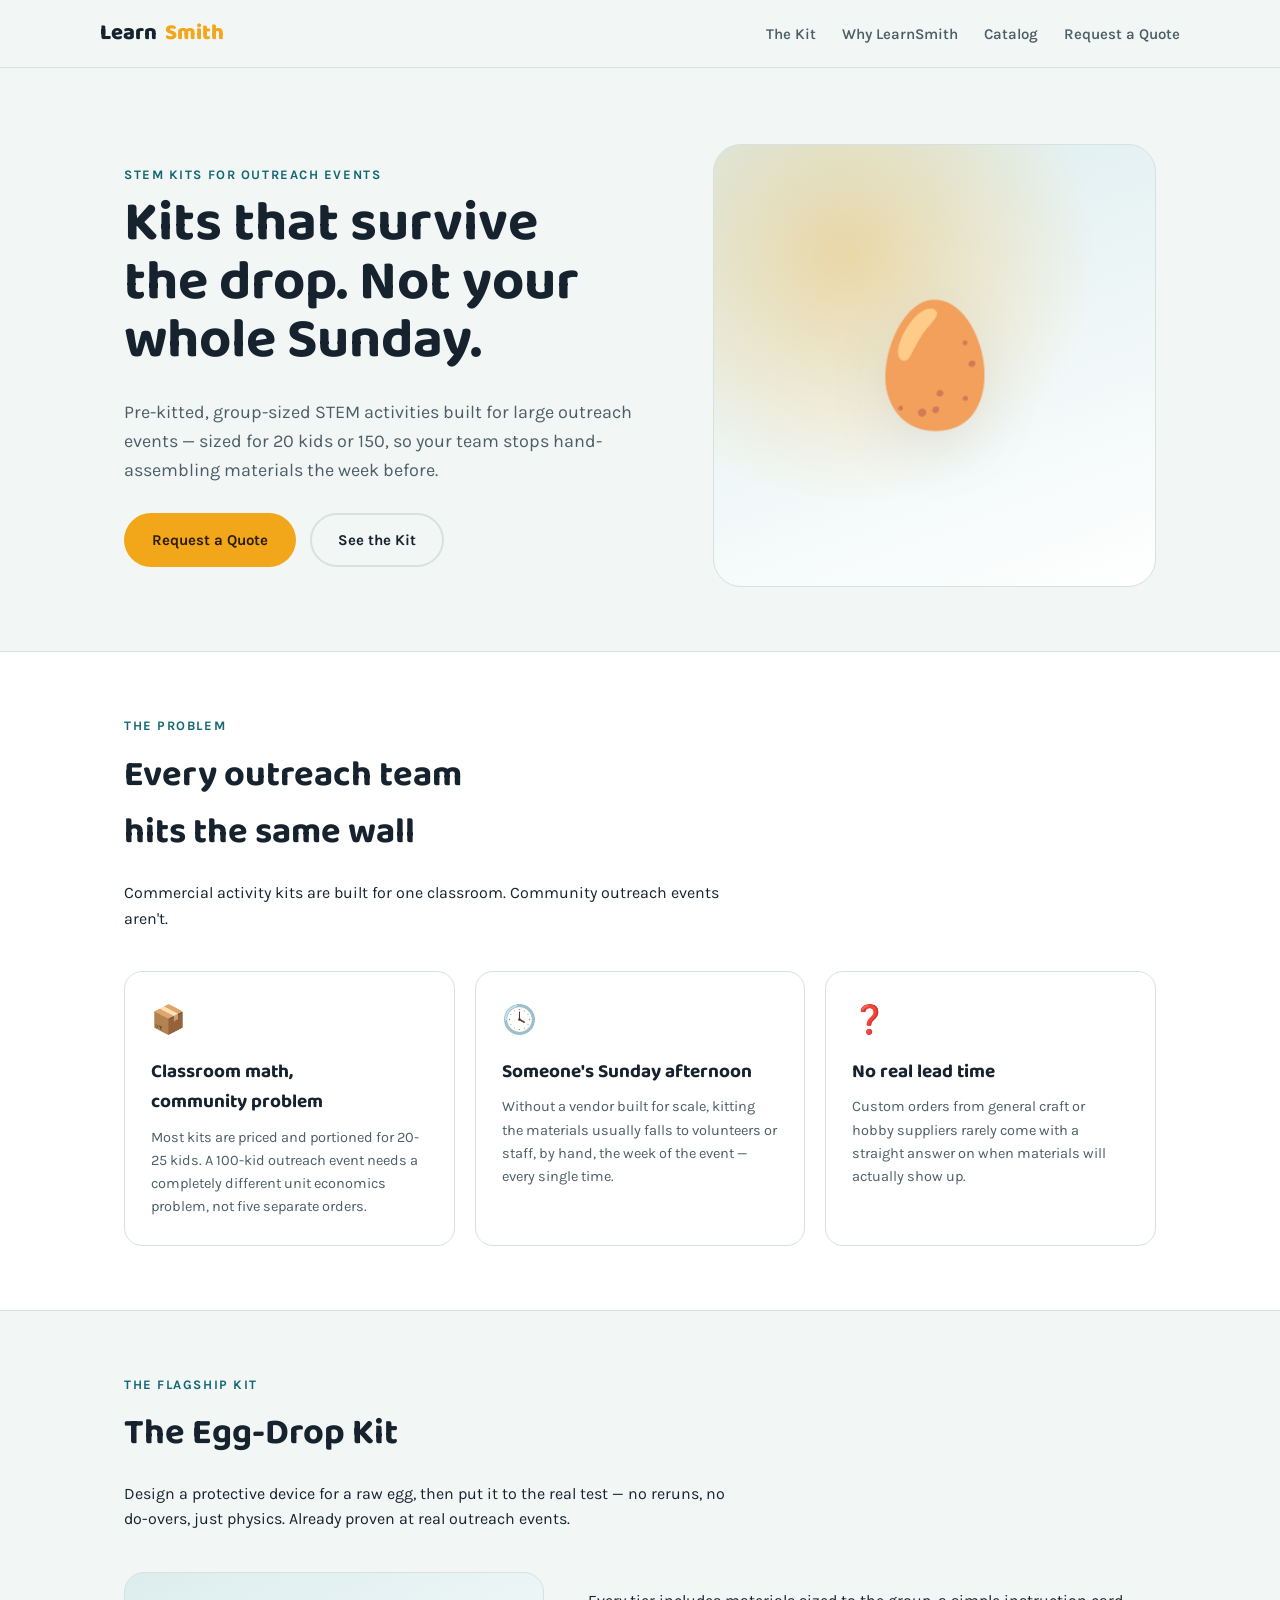
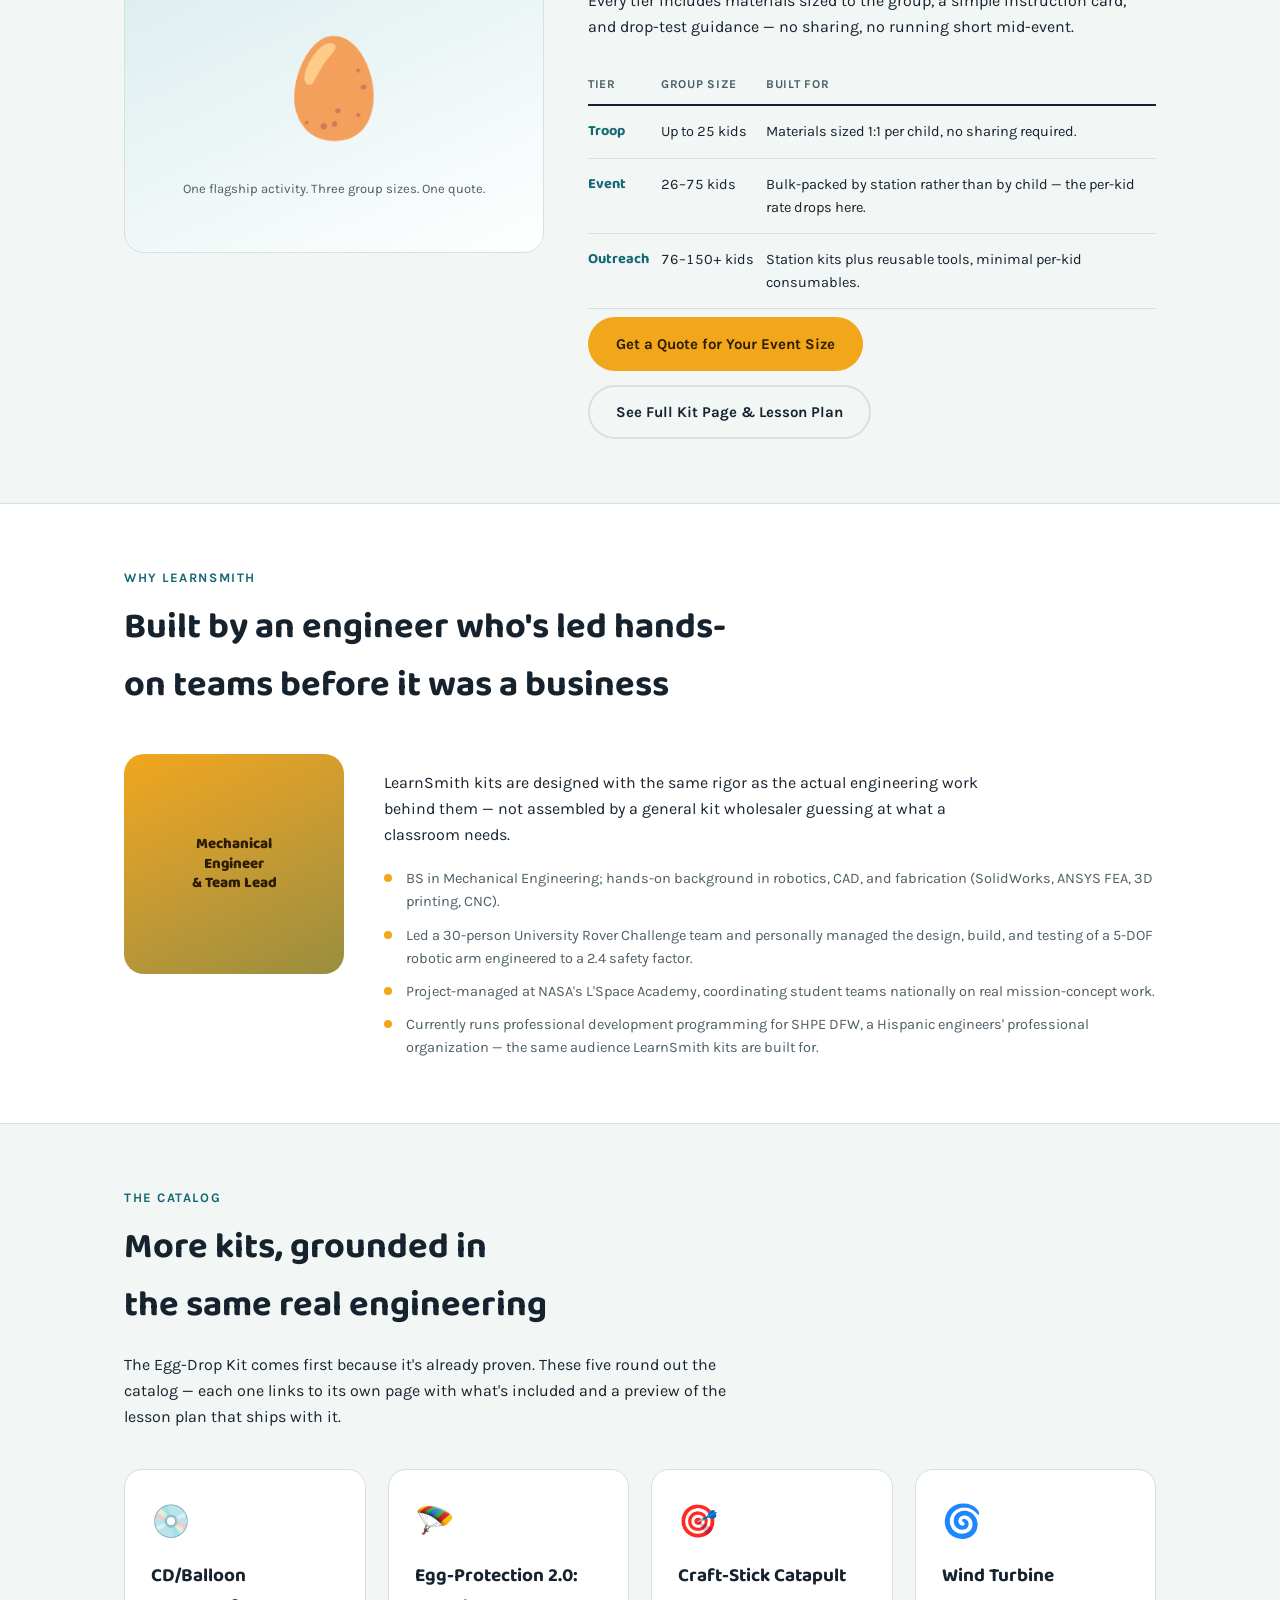
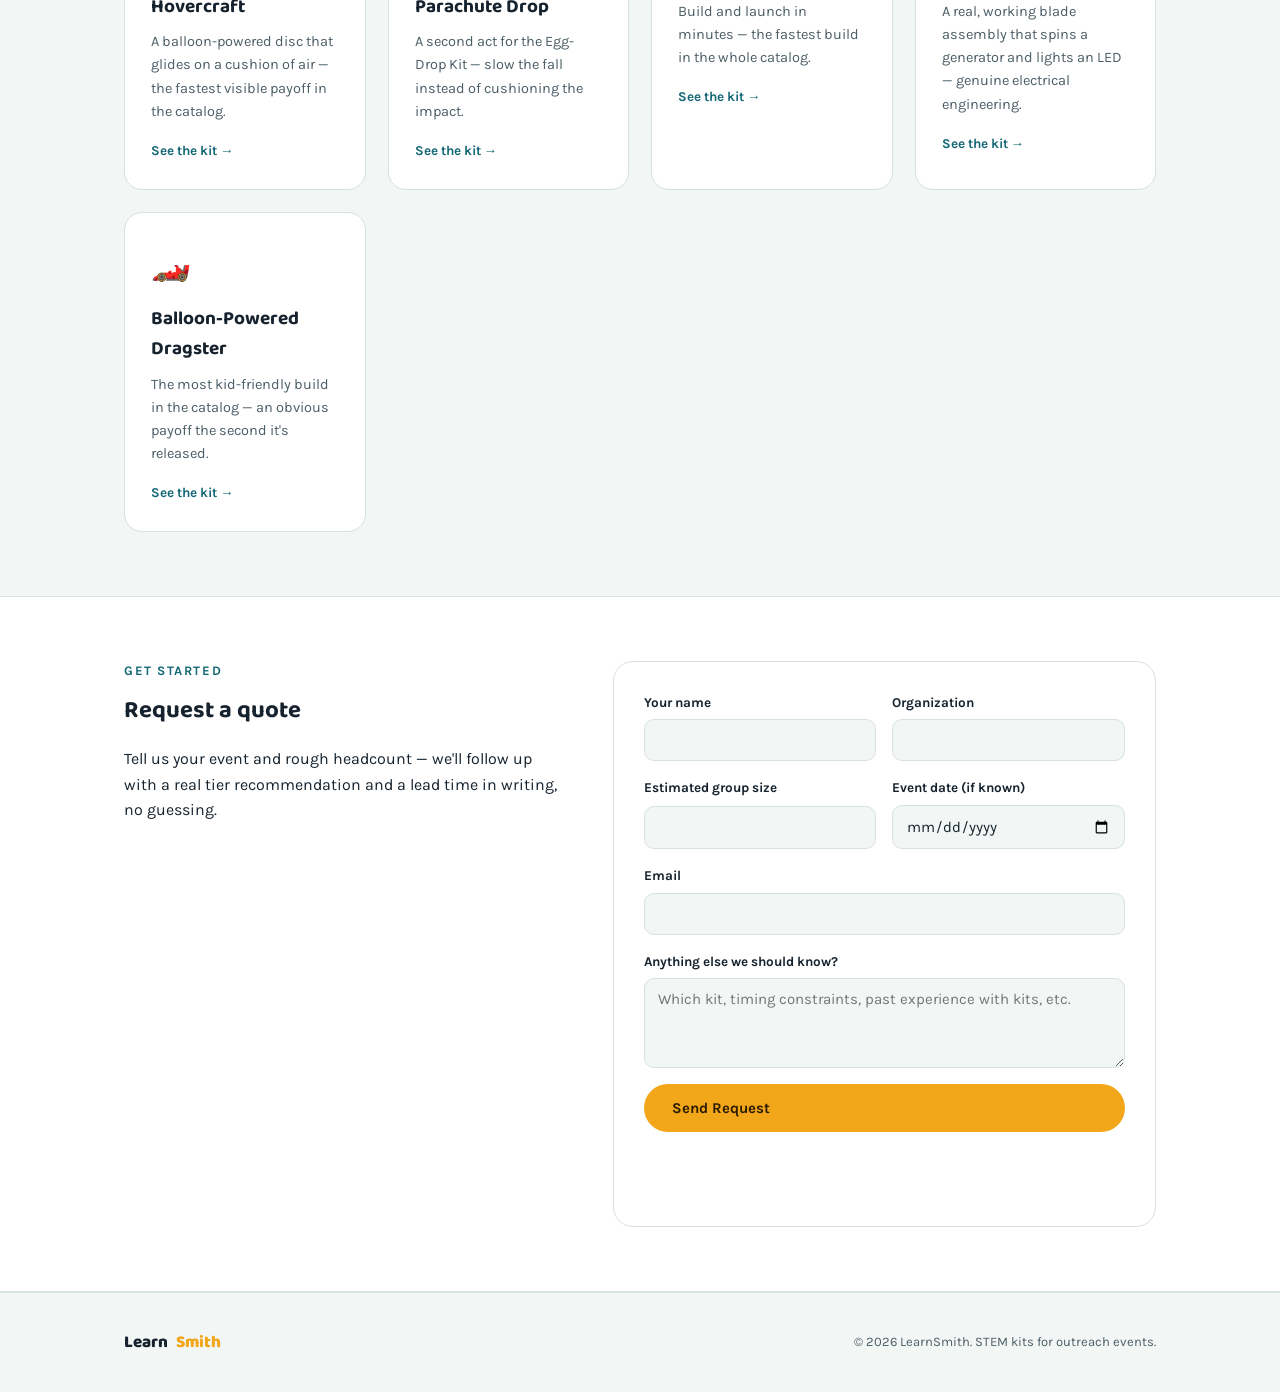
==== index.html @ fd0965df "Wire real Formspree endpoint; add kit pages with lesson-plan previews Quote-request form now posts t" ====
<!doctype html>
<html lang="en">
<head>
<meta charset="utf-8">
<meta name="viewport" content="width=device-width, initial-scale=1">
<title>LearnSmith — STEM Kits for Outreach Events, Sized for the Whole Room</title>
<meta name="description" content="Pre-kitted STEM activities for large-group outreach events. Group-size tiers, no dollar-per-classroom pricing, no assembling materials yourself the night before.">
<link rel="stylesheet" href="style.css">
</head>
<body>

<header class="site">
  <div class="wrap nav-row">
    <a class="brand" href="#top">Learn<span class="dot">Smith</span></a>
    <button class="nav-toggle" id="nav-toggle" aria-label="Toggle menu" aria-expanded="false" aria-controls="nav-links">
      <span></span>
    </button>
    <nav class="links" id="nav-links">
      <a href="#kit">The Kit</a>
      <a href="#founder">Why LearnSmith</a>
      <a href="#soon">Catalog</a>
      <a href="#quote">Request a Quote</a>
    </nav>
  </div>
</header>

<main id="top">

  <section class="hero">
    <div class="wrap hero-grid">
      <div>
        <p class="eyebrow">STEM Kits for Outreach Events</p>
        <h1>Kits that survive the drop. Not your whole Sunday.</h1>
        <p class="lede">Pre-kitted, group-sized STEM activities built for large outreach events — sized for 20 kids or 150, so your team stops hand-assembling materials the week before.</p>
        <div class="hero-actions">
          <a class="btn btn-primary" href="#quote">Request a Quote</a>
          <a class="btn btn-ghost" href="#kit">See the Kit</a>
        </div>
      </div>
      <div class="hero-art" aria-hidden="true">
        <span class="egg">🥚</span>
      </div>
    </div>
  </section>

  <section class="alt">
    <div class="wrap">
      <div class="section-head">
        <p class="eyebrow">The Problem</p>
        <h2>Every outreach team hits the same wall</h2>
        <p>Commercial activity kits are built for one classroom. Community outreach events aren't.</p>
      </div>
      <div class="problem-grid">
        <div class="problem-card">
          <span class="glyph">📦</span>
          <h3>Classroom math, community problem</h3>
          <p>Most kits are priced and portioned for 20-25 kids. A 100-kid outreach event needs a completely different unit economics problem, not five separate orders.</p>
        </div>
        <div class="problem-card">
          <span class="glyph">🕓</span>
          <h3>Someone's Sunday afternoon</h3>
          <p>Without a vendor built for scale, kitting the materials usually falls to volunteers or staff, by hand, the week of the event — every single time.</p>
        </div>
        <div class="problem-card">
          <span class="glyph">❓</span>
          <h3>No real lead time</h3>
          <p>Custom orders from general craft or hobby suppliers rarely come with a straight answer on when materials will actually show up.</p>
        </div>
      </div>
    </div>
  </section>

  <section id="kit">
    <div class="wrap">
      <div class="section-head">
        <p class="eyebrow">The Flagship Kit</p>
        <h2>The Egg-Drop Kit</h2>
        <p>Design a protective device for a raw egg, then put it to the real test — no reruns, no do-overs, just physics. Already proven at real outreach events.</p>
      </div>
      <div class="kit-layout">
        <div class="kit-media">
          <span class="egg-big">🥚</span>
          <p class="caption">One flagship activity. Three group sizes. One quote.</p>
        </div>
        <div>
          <p>Every tier includes materials sized to the group, a simple instruction card, and drop-test guidance — no sharing, no running short mid-event.</p>
          <div class="scroll-x">
            <table class="tier-table">
              <tr><th>Tier</th><th>Group size</th><th>Built for</th></tr>
              <tr>
                <td>Troop</td>
                <td class="size">Up to 25 kids</td>
                <td>Materials sized 1:1 per child, no sharing required.</td>
              </tr>
              <tr>
                <td>Event</td>
                <td class="size">26–75 kids</td>
                <td>Bulk-packed by station rather than by child — the per-kid rate drops here.</td>
              </tr>
              <tr>
                <td>Outreach</td>
                <td class="size">76–150+ kids</td>
                <td>Station kits plus reusable tools, minimal per-kid consumables.</td>
              </tr>
            </table>
          </div>
          <div class="hero-actions">
            <a class="btn btn-primary" href="#quote">Get a Quote for Your Event Size</a>
            <a class="btn btn-ghost" href="kits/egg-drop.html">See Full Kit Page &amp; Lesson Plan</a>
          </div>
        </div>
      </div>
    </div>
  </section>

  <section class="alt" id="founder">
    <div class="wrap">
      <div class="section-head">
        <p class="eyebrow">Why LearnSmith</p>
        <h2>Built by an engineer who's led hands-on teams before it was a business</h2>
      </div>
      <div class="founder-layout">
        <div class="founder-badge">Mechanical<br>Engineer<br>&amp; Team Lead</div>
        <div>
          <p>LearnSmith kits are designed with the same rigor as the actual engineering work behind them — not assembled by a general kit wholesaler guessing at what a classroom needs.</p>
          <ul class="founder-facts">
            <li>BS in Mechanical Engineering; hands-on background in robotics, CAD, and fabrication (SolidWorks, ANSYS FEA, 3D printing, CNC).</li>
            <li>Led a 30-person University Rover Challenge team and personally managed the design, build, and testing of a 5-DOF robotic arm engineered to a 2.4 safety factor.</li>
            <li>Project-managed at NASA's L'Space Academy, coordinating student teams nationally on real mission-concept work.</li>
            <li>Currently runs professional development programming for SHPE DFW, a Hispanic engineers' professional organization — the same audience LearnSmith kits are built for.</li>
          </ul>
        </div>
      </div>
    </div>
  </section>

  <section id="soon">
    <div class="wrap">
      <div class="section-head">
        <p class="eyebrow">The Catalog</p>
        <h2>More kits, grounded in the same real engineering</h2>
        <p>The Egg-Drop Kit comes first because it's already proven. These five round out the catalog — each one links to its own page with what's included and a preview of the lesson plan that ships with it.</p>
      </div>
      <div class="catalog-grid" id="soon-grid">
        <a class="catalog-card" href="kits/hovercraft.html">
          <span class="glyph">💿</span>
          <h3>CD/Balloon Hovercraft</h3>
          <p>A balloon-powered disc that glides on a cushion of air — the fastest visible payoff in the catalog.</p>
          <span class="card-cta">See the kit &rarr;</span>
        </a>
        <a class="catalog-card" href="kits/parachute-drop.html">
          <span class="glyph">🪂</span>
          <h3>Egg-Protection 2.0: Parachute Drop</h3>
          <p>A second act for the Egg-Drop Kit — slow the fall instead of cushioning the impact.</p>
          <span class="card-cta">See the kit &rarr;</span>
        </a>
        <a class="catalog-card" href="kits/catapult.html">
          <span class="glyph">🎯</span>
          <h3>Craft-Stick Catapult</h3>
          <p>Build and launch in minutes — the fastest build in the whole catalog.</p>
          <span class="card-cta">See the kit &rarr;</span>
        </a>
        <a class="catalog-card" href="kits/wind-turbine.html">
          <span class="glyph">🌀</span>
          <h3>Wind Turbine</h3>
          <p>A real, working blade assembly that spins a generator and lights an LED — genuine electrical engineering.</p>
          <span class="card-cta">See the kit &rarr;</span>
        </a>
        <a class="catalog-card" href="kits/dragster.html">
          <span class="glyph">🏎️</span>
          <h3>Balloon-Powered Dragster</h3>
          <p>The most kid-friendly build in the catalog — an obvious payoff the second it's released.</p>
          <span class="card-cta">See the kit &rarr;</span>
        </a>
      </div>
    </div>
  </section>

  <section class="alt" id="quote">
    <div class="wrap">
      <div class="quote-layout">
        <div>
          <p class="eyebrow">Get Started</p>
          <h2>Request a quote</h2>
          <p>Tell us your event and rough headcount — we'll follow up with a real tier recommendation and a lead time in writing, no guessing.</p>
        </div>
        <form id="quote-form" action="https://formspree.io/f/maewrdaj" method="POST">
          <div class="form-row">
            <div class="field">
              <label for="q-name">Your name</label>
              <input id="q-name" name="name" type="text" required>
            </div>
            <div class="field">
              <label for="q-org">Organization</label>
              <input id="q-org" name="organization" type="text" required>
            </div>
          </div>
          <div class="form-row">
            <div class="field">
              <label for="q-size">Estimated group size</label>
              <input id="q-size" name="group_size" type="number" min="1" required>
            </div>
            <div class="field">
              <label for="q-date">Event date (if known)</label>
              <input id="q-date" name="event_date" type="date">
            </div>
          </div>
          <div class="field">
            <label for="q-email">Email</label>
            <input id="q-email" name="email" type="email" required>
          </div>
          <div class="field">
            <label for="q-message">Anything else we should know?</label>
            <textarea id="q-message" name="message" placeholder="Which kit, timing constraints, past experience with kits, etc."></textarea>
          </div>
          <button class="btn btn-primary" type="submit">Send Request</button>
          <p id="quote-status" role="status" aria-live="polite"></p>
        </form>
      </div>
    </div>
  </section>

</main>

<footer class="site">
  <div class="wrap footer-row">
    <a class="brand small" href="#top">Learn<span class="dot">Smith</span></a>
    <small>&copy; 2026 LearnSmith. STEM kits for outreach events.</small>
  </div>
</footer>

<script src="script.js"></script>
</body>
</html>
---- style.css ----
@import url('https://fonts.googleapis.com/css2?family=Baloo+2:wght@600;700;800&family=Karla:wght@400;500;600;700&display=swap');

:root {
  --paper: #f2f6f5;
  --paper-raised: #ffffff;
  --ink: #16232e;
  --ink-soft: #4c5e66;
  --accent: #f2a61a;
  --accent-ink: #2c1c00;
  --teal: #146875;
  --teal-soft: #dcedee;
  --rule: #d7e1e0;
  --shadow: rgba(22, 35, 46, 0.08);

  --font-display: 'Baloo 2', 'Segoe UI', system-ui, sans-serif;
  --font-body: 'Karla', -apple-system, BlinkMacSystemFont, sans-serif;
}

@media (prefers-color-scheme: dark) {
  :root:not([data-theme="light"]) {
    --paper: #101a1c;
    --paper-raised: #17262a;
    --ink: #eaf1ee;
    --ink-soft: #9db0ac;
    --accent: #ffc24d;
    --accent-ink: #2c1c00;
    --teal: #67c0cb;
    --teal-soft: #17323a;
    --rule: #2a3a3e;
    --shadow: rgba(0, 0, 0, 0.35);
  }
}
:root[data-theme="dark"] {
  --paper: #101a1c;
  --paper-raised: #17262a;
  --ink: #eaf1ee;
  --ink-soft: #9db0ac;
  --accent: #ffc24d;
  --accent-ink: #2c1c00;
  --teal: #67c0cb;
  --teal-soft: #17323a;
  --rule: #2a3a3e;
  --shadow: rgba(0, 0, 0, 0.35);
}

* { box-sizing: border-box; }

html { scroll-behavior: smooth; }
@media (prefers-reduced-motion: reduce) {
  html { scroll-behavior: auto; }
  * { animation: none !important; transition: none !important; }
}

body {
  margin: 0;
  background: var(--paper);
  color: var(--ink);
  font-family: var(--font-body);
  font-size: 16px;
  line-height: 1.6;
}

.wrap { max-width: 1080px; margin: 0 auto; padding: 0 24px; }

a { color: var(--teal); }
a:focus-visible, button:focus-visible, input:focus-visible, textarea:focus-visible {
  outline: 3px solid var(--accent);
  outline-offset: 2px;
}

h1, h2, h3 {
  font-family: var(--font-display);
  font-weight: 700;
  text-wrap: balance;
  margin: 0 0 0.5em;
}

p { max-width: 62ch; }

.eyebrow {
  font-family: var(--font-body);
  font-weight: 700;
  font-size: 13px;
  letter-spacing: 0.12em;
  text-transform: uppercase;
  color: var(--teal);
  margin: 0 0 10px;
}

.btn {
  display: inline-flex;
  align-items: center;
  gap: 8px;
  font-family: var(--font-body);
  font-weight: 700;
  font-size: 15px;
  padding: 13px 26px;
  border-radius: 999px;
  border: 2px solid transparent;
  cursor: pointer;
  text-decoration: none;
  transition: transform 0.15s ease, box-shadow 0.15s ease;
}
.btn-primary { background: var(--accent); color: var(--accent-ink); }
.btn-primary:hover { transform: translateY(-1px); box-shadow: 0 8px 20px var(--shadow); }
.btn-ghost { background: transparent; color: var(--ink); border-color: var(--rule); }
.btn-ghost:hover { border-color: var(--teal); color: var(--teal); }

/* ---------- header / nav ---------- */
header.site {
  position: sticky; top: 0; z-index: 10;
  background: color-mix(in srgb, var(--paper) 88%, transparent);
  backdrop-filter: blur(8px);
  border-bottom: 1px solid var(--rule);
}
.nav-row {
  display: flex; align-items: center; justify-content: space-between;
  padding: 16px 0;
}
.brand {
  font-family: var(--font-display);
  font-weight: 800;
  font-size: 22px;
  color: var(--ink);
  text-decoration: none;
  display: flex; align-items: center; gap: 8px;
}
.brand .dot { color: var(--accent); }
.brand.small { font-size: 17px; }
nav.links { display: flex; gap: 26px; }
nav.links a {
  color: var(--ink-soft);
  text-decoration: none;
  font-weight: 600;
  font-size: 15px;
}
nav.links a:hover { color: var(--teal); }
.nav-toggle {
  display: none;
  background: none; border: none; cursor: pointer;
  width: 40px; height: 40px;
  flex-direction: column;
  align-items: center; justify-content: center;
}
.nav-toggle span, .nav-toggle::before, .nav-toggle::after {
  content: ""; display: block; width: 22px; height: 2px; background: var(--ink);
  transition: transform 0.2s ease, opacity 0.2s ease;
}
.nav-toggle span { margin: 5px 0; }

/* ---------- hero ---------- */
.hero { padding: 76px 0 64px; }
.hero-grid {
  display: grid;
  grid-template-columns: 1.1fr 0.9fr;
  gap: 48px;
  align-items: center;
}
.hero h1 {
  font-size: clamp(38px, 5.4vw, 56px);
  line-height: 1.04;
}
.hero .lede {
  font-size: 18px;
  color: var(--ink-soft);
  max-width: 48ch;
  margin: 0 0 28px;
}
.hero-actions { display: flex; gap: 14px; flex-wrap: wrap; }
.hero-art {
  aspect-ratio: 1 / 1;
  border-radius: 28px;
  background:
    radial-gradient(circle at 30% 25%, color-mix(in srgb, var(--accent) 35%, transparent), transparent 55%),
    linear-gradient(160deg, var(--teal-soft), var(--paper-raised));
  border: 1px solid var(--rule);
  display: flex; align-items: center; justify-content: center;
  position: relative;
  overflow: hidden;
}
.hero-art .egg {
  font-size: 120px;
  filter: drop-shadow(0 18px 30px var(--shadow));
}

/* ---------- generic section framing ---------- */
section { padding: 64px 0; }
section.alt { background: var(--paper-raised); border-top: 1px solid var(--rule); border-bottom: 1px solid var(--rule); }
.section-head { max-width: 62ch; margin-bottom: 40px; }
.section-head h2 { font-size: clamp(28px, 3.6vw, 36px); }

/* ---------- problem cards ---------- */
.problem-grid {
  display: grid;
  grid-template-columns: repeat(3, 1fr);
  gap: 20px;
}
.problem-card {
  background: var(--paper-raised);
  border: 1px solid var(--rule);
  border-radius: 18px;
  padding: 26px;
}
.problem-card .glyph {
  font-size: 28px;
  margin-bottom: 14px;
  display: block;
}
.problem-card h3 { font-size: 19px; margin-bottom: 8px; }
.problem-card p { font-size: 14.5px; color: var(--ink-soft); margin: 0; }

/* ---------- kit product section ---------- */
.kit-layout {
  display: grid;
  grid-template-columns: 0.85fr 1.15fr;
  gap: 44px;
  align-items: start;
}
.kit-media {
  border-radius: 20px;
  background: linear-gradient(155deg, var(--teal-soft), var(--paper-raised));
  border: 1px solid var(--rule);
  padding: 40px;
  text-align: center;
}
.kit-media .egg-big { font-size: 96px; }
.kit-media .caption { font-size: 13px; color: var(--ink-soft); margin-top: 12px; }

.tier-table {
  width: 100%;
  border-collapse: collapse;
  margin: 20px 0 8px;
  font-size: 14.5px;
}
.tier-table th {
  text-align: left;
  font-size: 12px;
  letter-spacing: 0.06em;
  text-transform: uppercase;
  color: var(--ink-soft);
  padding: 0 12px 10px 0;
  border-bottom: 2px solid var(--ink);
}
.tier-table td {
  padding: 14px 12px 14px 0;
  border-bottom: 1px solid var(--rule);
  vertical-align: top;
}
.tier-table td:first-child { font-family: var(--font-display); font-weight: 700; color: var(--teal); white-space: nowrap; }
.tier-table .size { font-variant-numeric: tabular-nums; white-space: nowrap; }
.scroll-x { overflow-x: auto; }

/* ---------- founder section ---------- */
.founder-layout {
  display: grid;
  grid-template-columns: 220px 1fr;
  gap: 40px;
  align-items: start;
}
.founder-badge {
  width: 100%;
  aspect-ratio: 1;
  border-radius: 20px;
  background: linear-gradient(155deg, var(--accent), color-mix(in srgb, var(--accent) 60%, var(--teal)));
  display: flex; align-items: center; justify-content: center;
  font-family: var(--font-display);
  font-weight: 800;
  font-size: 15px;
  color: var(--accent-ink);
  text-align: center;
  padding: 18px;
  line-height: 1.3;
}
.founder-facts {
  list-style: none;
  margin: 20px 0 0;
  padding: 0;
  display: grid;
  gap: 10px;
}
.founder-facts li {
  padding-left: 22px;
  position: relative;
  font-size: 14.5px;
  color: var(--ink-soft);
}
.founder-facts li::before {
  content: "";
  position: absolute; left: 0; top: 7px;
  width: 8px; height: 8px;
  background: var(--accent);
  border-radius: 50%;
}

/* ---------- coming soon ---------- */
.soon-grid {
  display: grid;
  grid-template-columns: repeat(2, 1fr);
  gap: 22px;
}
.soon-card {
  border: 1.5px dashed var(--rule);
  border-radius: 18px;
  padding: 26px;
  background: var(--paper);
}
.soon-tag {
  display: inline-block;
  font-size: 11.5px;
  font-weight: 700;
  letter-spacing: 0.08em;
  text-transform: uppercase;
  color: var(--teal);
  background: var(--teal-soft);
  padding: 4px 10px;
  border-radius: 999px;
  margin-bottom: 12px;
}
.soon-card h3 { font-size: 19px; margin-bottom: 8px; }
.soon-card p { font-size: 14.5px; color: var(--ink-soft); margin: 0; }

/* ---------- quote form ---------- */
.quote-layout {
  display: grid;
  grid-template-columns: 0.9fr 1.1fr;
  gap: 44px;
}
form#quote-form {
  display: grid;
  gap: 16px;
  background: var(--paper-raised);
  border: 1px solid var(--rule);
  border-radius: 20px;
  padding: 30px;
}
.field { display: grid; gap: 6px; }
.field label { font-size: 13.5px; font-weight: 700; color: var(--ink); }
.field input, .field select, .field textarea {
  font-family: var(--font-body);
  font-size: 15px;
  padding: 11px 13px;
  border-radius: 10px;
  border: 1.5px solid var(--rule);
  background: var(--paper);
  color: var(--ink);
}
.field textarea { resize: vertical; min-height: 90px; }
.form-row { display: grid; grid-template-columns: 1fr 1fr; gap: 16px; }
#quote-status {
  font-size: 14px;
  min-height: 1.4em;
}
#quote-status[data-state="ok"] { color: var(--teal); }
#quote-status[data-state="err"] { color: #c0392b; }

/* ---------- catalog grid (kit pages linking out) ---------- */
.catalog-grid {
  display: grid;
  grid-template-columns: repeat(auto-fit, minmax(240px, 1fr));
  gap: 22px;
}
.catalog-card {
  display: block;
  border: 1.5px solid var(--rule);
  border-radius: 18px;
  padding: 26px;
  background: var(--paper-raised);
  text-decoration: none;
  color: inherit;
  transition: transform 0.15s ease, box-shadow 0.15s ease, border-color 0.15s ease;
}
.catalog-card:hover {
  transform: translateY(-2px);
  box-shadow: 0 10px 24px var(--shadow);
  border-color: var(--teal);
}
.catalog-card .glyph { font-size: 32px; margin-bottom: 14px; display: block; }
.catalog-card h3 { font-size: 19px; margin-bottom: 8px; color: var(--ink); }
.catalog-card p { font-size: 14.5px; color: var(--ink-soft); margin: 0 0 14px; }
.catalog-card .card-cta { font-size: 13.5px; font-weight: 700; color: var(--teal); }

/* ---------- kit detail pages ---------- */
.breadcrumb {
  font-size: 13.5px;
  font-weight: 600;
  color: var(--ink-soft);
  text-decoration: none;
  display: inline-flex;
  align-items: center;
  gap: 6px;
  margin-bottom: 18px;
}
.breadcrumb:hover { color: var(--teal); }

.kit-hero { padding: 48px 0 12px; }
.kit-hero-grid {
  display: grid;
  grid-template-columns: 0.7fr 1.3fr;
  gap: 40px;
  align-items: center;
}
.kit-icon-plate {
  aspect-ratio: 1;
  border-radius: 24px;
  background: linear-gradient(155deg, var(--teal-soft), var(--paper-raised));
  border: 1px solid var(--rule);
  display: flex; align-items: center; justify-content: center;
  font-size: 88px;
}

.spec-list {
  list-style: none;
  margin: 20px 0;
  padding: 0;
  display: grid;
  gap: 10px;
}
.spec-list li {
  padding-left: 22px;
  position: relative;
  font-size: 14.5px;
  color: var(--ink-soft);
}
.spec-list li::before {
  content: "";
  position: absolute; left: 0; top: 7px;
  width: 8px; height: 8px;
  background: var(--teal);
  border-radius: 50%;
}

.fit-callout {
  background: var(--teal-soft);
  border-radius: 16px;
  padding: 22px 26px;
  margin: 24px 0;
}
.fit-callout p { margin: 0; color: var(--ink); font-size: 15px; max-width: none; }

.lesson-preview {
  border: 1px solid var(--rule);
  border-radius: 20px;
  background: var(--paper-raised);
  padding: 30px;
  margin-top: 12px;
}
.lesson-preview .lp-row {
  display: grid;
  grid-template-columns: 170px 1fr;
  gap: 6px 20px;
  padding: 14px 0;
  border-bottom: 1px solid var(--rule);
}
.lesson-preview .lp-row:last-of-type { border-bottom: none; }
.lesson-preview .lp-label {
  font-size: 12px;
  letter-spacing: 0.06em;
  text-transform: uppercase;
  font-weight: 700;
  color: var(--teal);
}
.lesson-preview .lp-value { font-size: 15px; color: var(--ink); margin: 0; max-width: none; }
.lesson-note { font-size: 13px; color: var(--ink-soft); margin-top: 18px; }

/* ---------- footer ---------- */
footer.site {
  border-top: 1px solid var(--rule);
  padding: 36px 0;
}
.footer-row {
  display: flex; justify-content: space-between; align-items: center; flex-wrap: wrap; gap: 12px;
}
.footer-row small { color: var(--ink-soft); font-size: 13px; }

/* ---------- responsive ---------- */
@media (max-width: 860px) {
  .hero-grid { grid-template-columns: 1fr; }
  .hero-art { max-width: 340px; margin: 0 auto; }
  .problem-grid { grid-template-columns: 1fr; }
  .kit-layout, .quote-layout, .founder-layout { grid-template-columns: 1fr; }
  .founder-badge { max-width: 200px; }
  .soon-grid { grid-template-columns: 1fr; }
  .form-row { grid-template-columns: 1fr; }
  .kit-hero-grid { grid-template-columns: 1fr; }
  .kit-icon-plate { max-width: 200px; margin: 0 auto; font-size: 64px; }
  .lesson-preview .lp-row { grid-template-columns: 1fr; }

  nav.links {
    position: absolute; top: 100%; left: 0; right: 0;
    background: var(--paper-raised);
    border-bottom: 1px solid var(--rule);
    flex-direction: column;
    padding: 18px 24px;
    display: none;
  }
  nav.links.open { display: flex; }
  .nav-toggle { display: flex; }
}
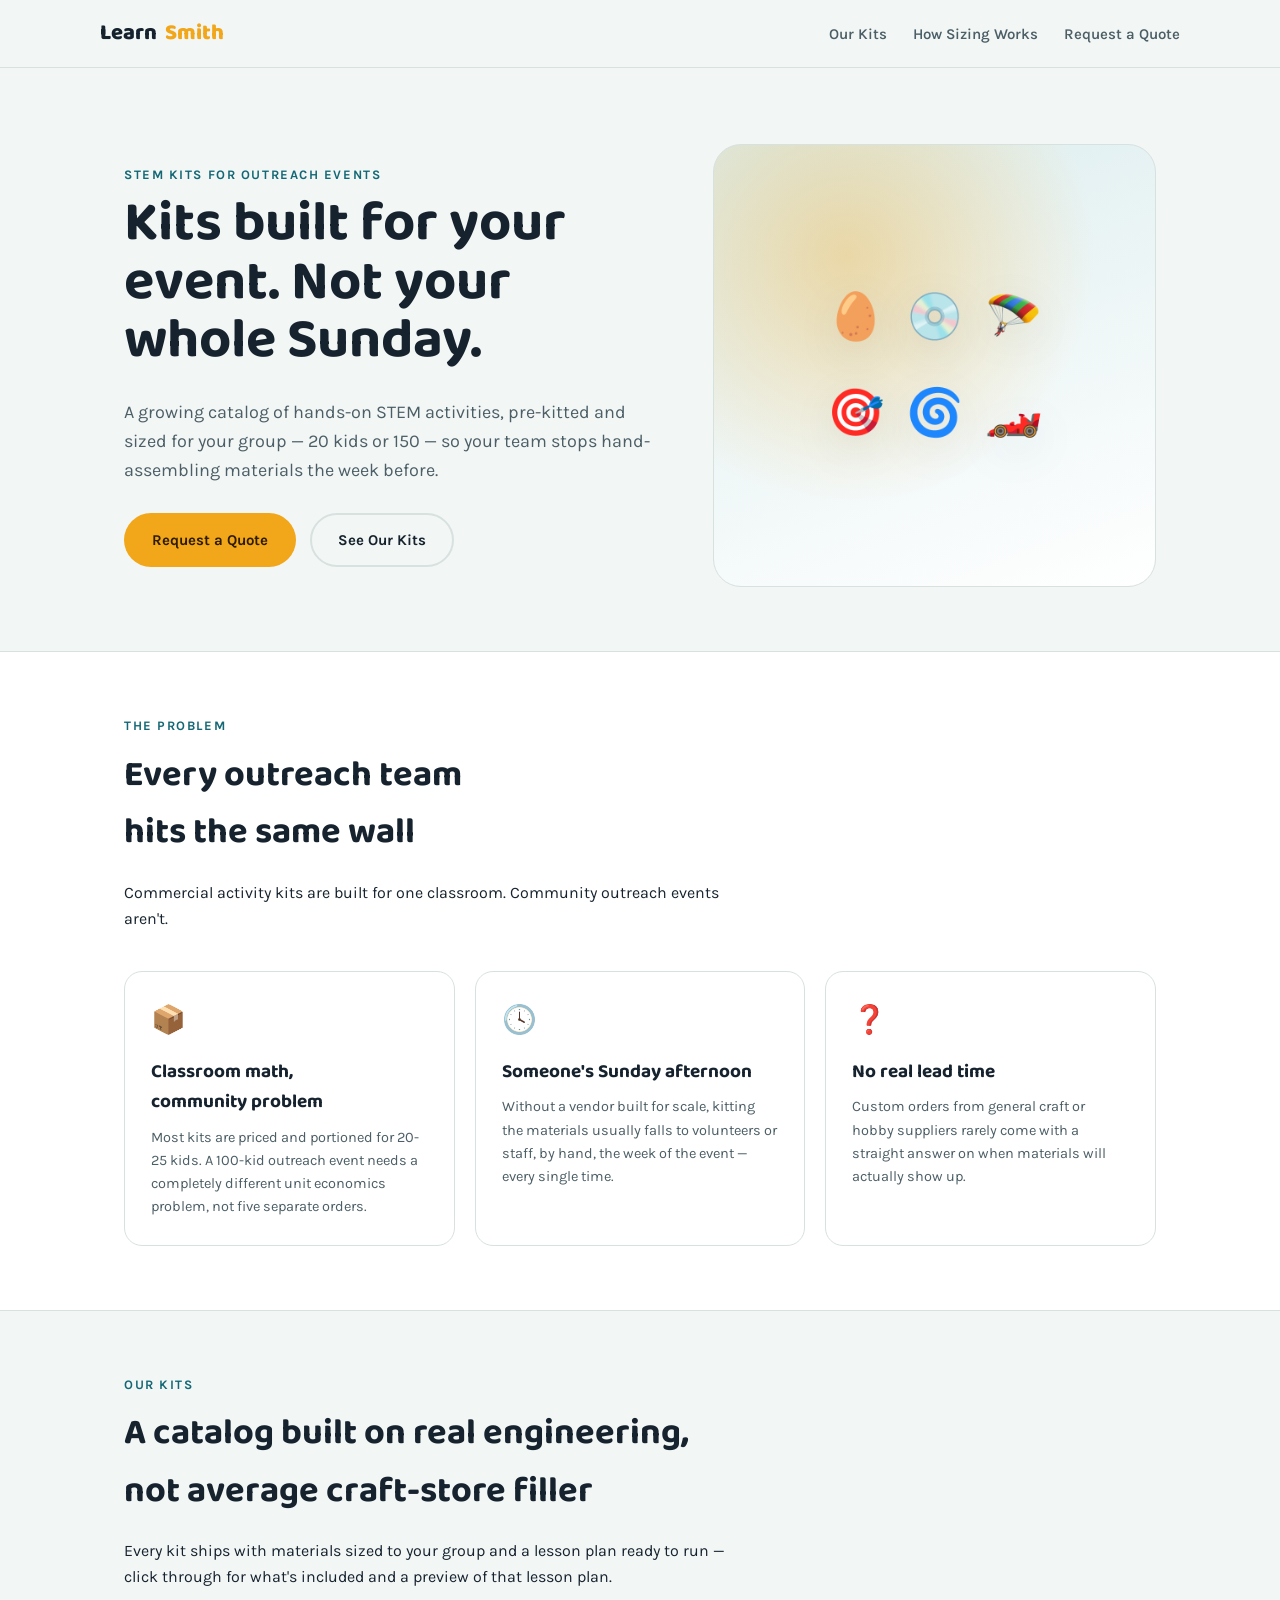
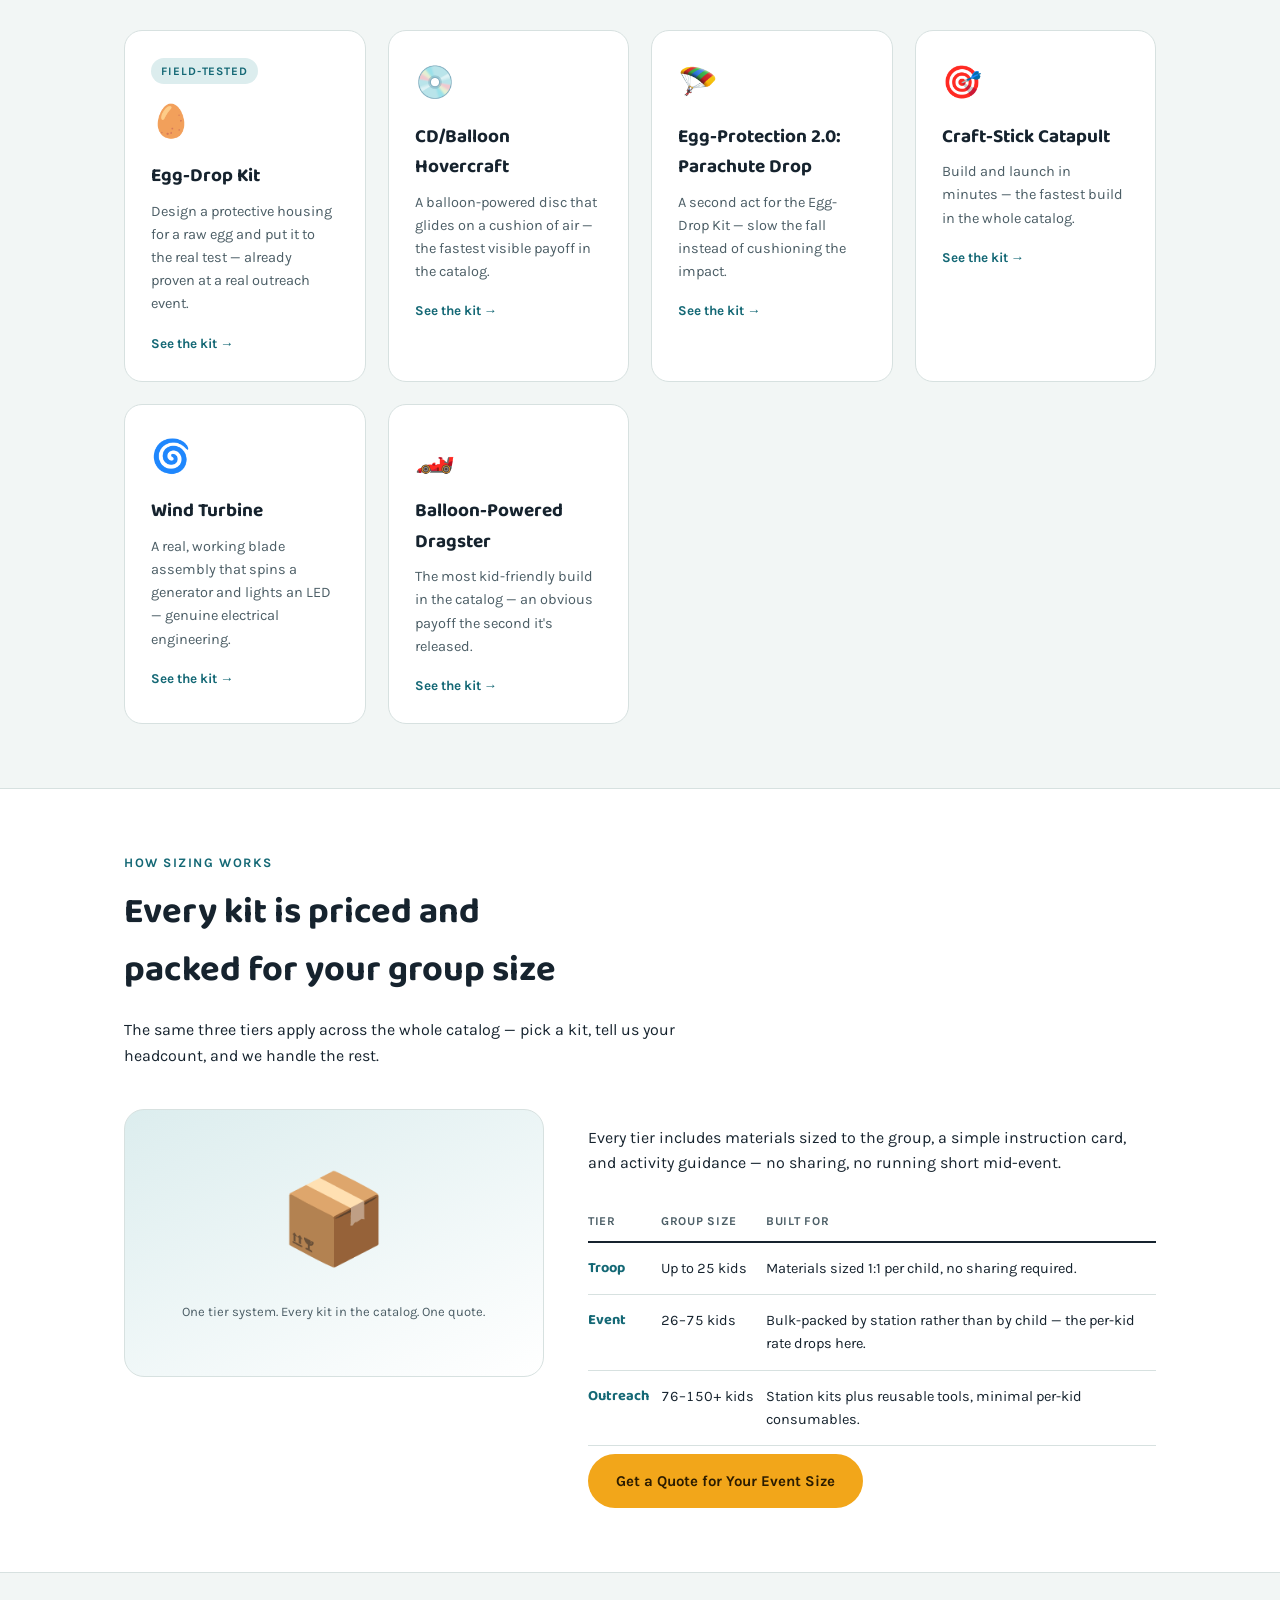
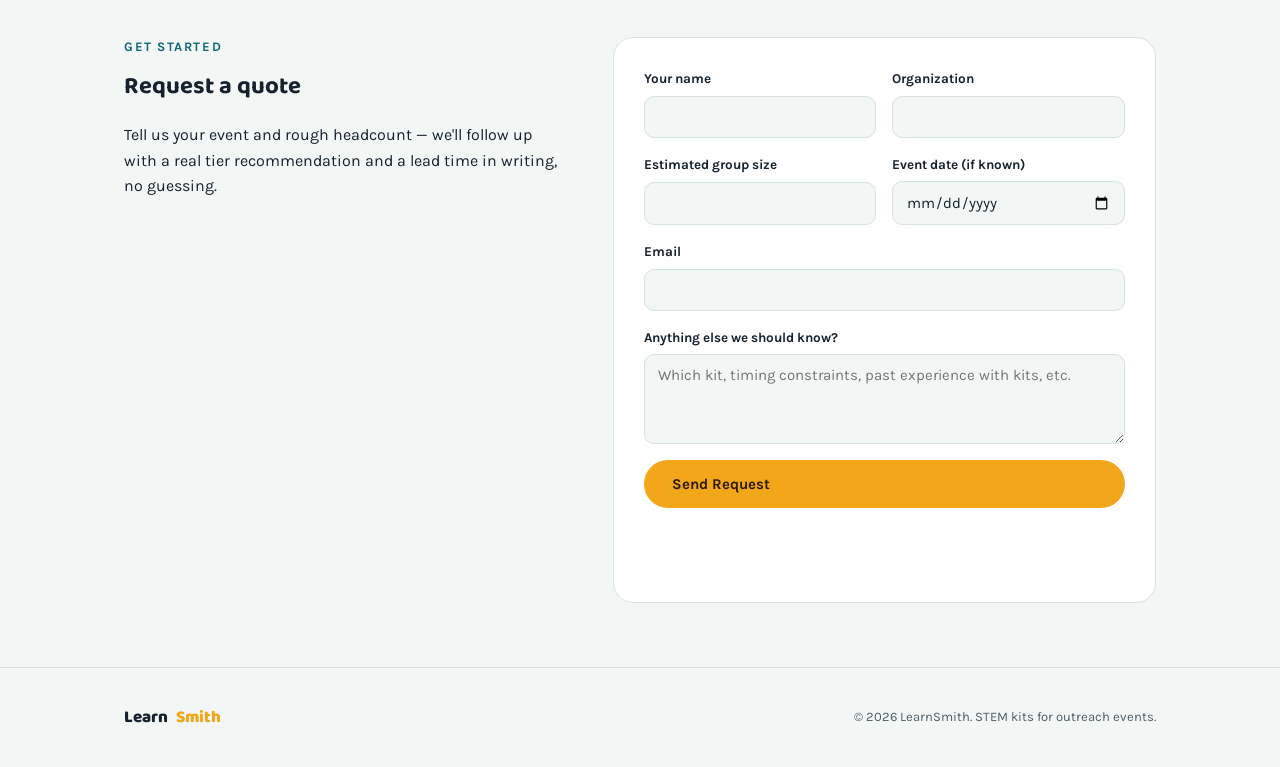
==== commit 08b1c1de: "Reframe homepage as a multi-kit catalog, remove founder section Drop the "Why LearnSmith" founder-bi" ====
--- a/index.html
+++ b/index.html
@@ -4,7 +4,7 @@
 <meta charset="utf-8">
 <meta name="viewport" content="width=device-width, initial-scale=1">
 <title>LearnSmith — STEM Kits for Outreach Events, Sized for the Whole Room</title>
-<meta name="description" content="Pre-kitted STEM activities for large-group outreach events. Group-size tiers, no dollar-per-classroom pricing, no assembling materials yourself the night before.">
+<meta name="description" content="A catalog of pre-kitted STEM activities for large-group outreach events. Group-size tiers, no dollar-per-classroom pricing, no assembling materials yourself the night before.">
 <link rel="stylesheet" href="style.css">
 </head>
 <body>
@@ -16,9 +16,8 @@
       <span></span>
     </button>
     <nav class="links" id="nav-links">
-      <a href="#kit">The Kit</a>
-      <a href="#founder">Why LearnSmith</a>
-      <a href="#soon">Catalog</a>
+      <a href="#kits">Our Kits</a>
+      <a href="#sizing">How Sizing Works</a>
       <a href="#quote">Request a Quote</a>
     </nav>
   </div>
@@ -30,15 +29,18 @@
     <div class="wrap hero-grid">
       <div>
         <p class="eyebrow">STEM Kits for Outreach Events</p>
-        <h1>Kits that survive the drop. Not your whole Sunday.</h1>
-        <p class="lede">Pre-kitted, group-sized STEM activities built for large outreach events — sized for 20 kids or 150, so your team stops hand-assembling materials the week before.</p>
+        <h1>Kits built for your event. Not your whole Sunday.</h1>
+        <p class="lede">A growing catalog of hands-on STEM activities, pre-kitted and sized for your group — 20 kids or 150 — so your team stops hand-assembling materials the week before.</p>
         <div class="hero-actions">
           <a class="btn btn-primary" href="#quote">Request a Quote</a>
-          <a class="btn btn-ghost" href="#kit">See the Kit</a>
+          <a class="btn btn-ghost" href="#kits">See Our Kits</a>
         </div>
       </div>
       <div class="hero-art" aria-hidden="true">
-        <span class="egg">🥚</span>
+        <div class="hero-icon-grid">
+          <span>🥚</span><span>💿</span><span>🪂</span>
+          <span>🎯</span><span>🌀</span><span>🏎️</span>
+        </div>
       </div>
     </div>
   </section>
@@ -70,20 +72,69 @@
     </div>
   </section>
 
-  <section id="kit">
+  <section id="kits">
     <div class="wrap">
       <div class="section-head">
-        <p class="eyebrow">The Flagship Kit</p>
-        <h2>The Egg-Drop Kit</h2>
-        <p>Design a protective device for a raw egg, then put it to the real test — no reruns, no do-overs, just physics. Already proven at real outreach events.</p>
+        <p class="eyebrow">Our Kits</p>
+        <h2>A catalog built on real engineering, not average craft-store filler</h2>
+        <p>Every kit ships with materials sized to your group and a lesson plan ready to run — click through for what's included and a preview of that lesson plan.</p>
+      </div>
+      <div class="catalog-grid" id="kits-grid">
+        <a class="catalog-card" href="kits/egg-drop.html">
+          <span class="card-tag">Field-Tested</span>
+          <span class="glyph">🥚</span>
+          <h3>Egg-Drop Kit</h3>
+          <p>Design a protective housing for a raw egg and put it to the real test — already proven at a real outreach event.</p>
+          <span class="card-cta">See the kit &rarr;</span>
+        </a>
+        <a class="catalog-card" href="kits/hovercraft.html">
+          <span class="glyph">💿</span>
+          <h3>CD/Balloon Hovercraft</h3>
+          <p>A balloon-powered disc that glides on a cushion of air — the fastest visible payoff in the catalog.</p>
+          <span class="card-cta">See the kit &rarr;</span>
+        </a>
+        <a class="catalog-card" href="kits/parachute-drop.html">
+          <span class="glyph">🪂</span>
+          <h3>Egg-Protection 2.0: Parachute Drop</h3>
+          <p>A second act for the Egg-Drop Kit — slow the fall instead of cushioning the impact.</p>
+          <span class="card-cta">See the kit &rarr;</span>
+        </a>
+        <a class="catalog-card" href="kits/catapult.html">
+          <span class="glyph">🎯</span>
+          <h3>Craft-Stick Catapult</h3>
+          <p>Build and launch in minutes — the fastest build in the whole catalog.</p>
+          <span class="card-cta">See the kit &rarr;</span>
+        </a>
+        <a class="catalog-card" href="kits/wind-turbine.html">
+          <span class="glyph">🌀</span>
+          <h3>Wind Turbine</h3>
+          <p>A real, working blade assembly that spins a generator and lights an LED — genuine electrical engineering.</p>
+          <span class="card-cta">See the kit &rarr;</span>
+        </a>
+        <a class="catalog-card" href="kits/dragster.html">
+          <span class="glyph">🏎️</span>
+          <h3>Balloon-Powered Dragster</h3>
+          <p>The most kid-friendly build in the catalog — an obvious payoff the second it's released.</p>
+          <span class="card-cta">See the kit &rarr;</span>
+        </a>
+      </div>
+    </div>
+  </section>
+
+  <section class="alt" id="sizing">
+    <div class="wrap">
+      <div class="section-head">
+        <p class="eyebrow">How Sizing Works</p>
+        <h2>Every kit is priced and packed for your group size</h2>
+        <p>The same three tiers apply across the whole catalog — pick a kit, tell us your headcount, and we handle the rest.</p>
       </div>
       <div class="kit-layout">
         <div class="kit-media">
-          <span class="egg-big">🥚</span>
-          <p class="caption">One flagship activity. Three group sizes. One quote.</p>
+          <span class="icon-big">📦</span>
+          <p class="caption">One tier system. Every kit in the catalog. One quote.</p>
         </div>
         <div>
-          <p>Every tier includes materials sized to the group, a simple instruction card, and drop-test guidance — no sharing, no running short mid-event.</p>
+          <p>Every tier includes materials sized to the group, a simple instruction card, and activity guidance — no sharing, no running short mid-event.</p>
           <div class="scroll-x">
             <table class="tier-table">
               <tr><th>Tier</th><th>Group size</th><th>Built for</th></tr>
@@ -104,79 +155,13 @@
               </tr>
             </table>
           </div>
-          <div class="hero-actions">
-            <a class="btn btn-primary" href="#quote">Get a Quote for Your Event Size</a>
-            <a class="btn btn-ghost" href="kits/egg-drop.html">See Full Kit Page &amp; Lesson Plan</a>
-          </div>
-        </div>
-      </div>
-    </div>
-  </section>
-
-  <section class="alt" id="founder">
-    <div class="wrap">
-      <div class="section-head">
-        <p class="eyebrow">Why LearnSmith</p>
-        <h2>Built by an engineer who's led hands-on teams before it was a business</h2>
-      </div>
-      <div class="founder-layout">
-        <div class="founder-badge">Mechanical<br>Engineer<br>&amp; Team Lead</div>
-        <div>
-          <p>LearnSmith kits are designed with the same rigor as the actual engineering work behind them — not assembled by a general kit wholesaler guessing at what a classroom needs.</p>
-          <ul class="founder-facts">
-            <li>BS in Mechanical Engineering; hands-on background in robotics, CAD, and fabrication (SolidWorks, ANSYS FEA, 3D printing, CNC).</li>
-            <li>Led a 30-person University Rover Challenge team and personally managed the design, build, and testing of a 5-DOF robotic arm engineered to a 2.4 safety factor.</li>
-            <li>Project-managed at NASA's L'Space Academy, coordinating student teams nationally on real mission-concept work.</li>
-            <li>Currently runs professional development programming for SHPE DFW, a Hispanic engineers' professional organization — the same audience LearnSmith kits are built for.</li>
-          </ul>
-        </div>
-      </div>
-    </div>
-  </section>
-
-  <section id="soon">
-    <div class="wrap">
-      <div class="section-head">
-        <p class="eyebrow">The Catalog</p>
-        <h2>More kits, grounded in the same real engineering</h2>
-        <p>The Egg-Drop Kit comes first because it's already proven. These five round out the catalog — each one links to its own page with what's included and a preview of the lesson plan that ships with it.</p>
-      </div>
-      <div class="catalog-grid" id="soon-grid">
-        <a class="catalog-card" href="kits/hovercraft.html">
-          <span class="glyph">💿</span>
-          <h3>CD/Balloon Hovercraft</h3>
-          <p>A balloon-powered disc that glides on a cushion of air — the fastest visible payoff in the catalog.</p>
-          <span class="card-cta">See the kit &rarr;</span>
-        </a>
-        <a class="catalog-card" href="kits/parachute-drop.html">
-          <span class="glyph">🪂</span>
-          <h3>Egg-Protection 2.0: Parachute Drop</h3>
-          <p>A second act for the Egg-Drop Kit — slow the fall instead of cushioning the impact.</p>
-          <span class="card-cta">See the kit &rarr;</span>
-        </a>
-        <a class="catalog-card" href="kits/catapult.html">
-          <span class="glyph">🎯</span>
-          <h3>Craft-Stick Catapult</h3>
-          <p>Build and launch in minutes — the fastest build in the whole catalog.</p>
-          <span class="card-cta">See the kit &rarr;</span>
-        </a>
-        <a class="catalog-card" href="kits/wind-turbine.html">
-          <span class="glyph">🌀</span>
-          <h3>Wind Turbine</h3>
-          <p>A real, working blade assembly that spins a generator and lights an LED — genuine electrical engineering.</p>
-          <span class="card-cta">See the kit &rarr;</span>
-        </a>
-        <a class="catalog-card" href="kits/dragster.html">
-          <span class="glyph">🏎️</span>
-          <h3>Balloon-Powered Dragster</h3>
-          <p>The most kid-friendly build in the catalog — an obvious payoff the second it's released.</p>
-          <span class="card-cta">See the kit &rarr;</span>
-        </a>
-      </div>
-    </div>
-  </section>
-
-  <section class="alt" id="quote">
+          <a class="btn btn-primary" href="#quote">Get a Quote for Your Event Size</a>
+        </div>
+      </div>
+    </div>
+  </section>
+
+  <section id="quote">
     <div class="wrap">
       <div class="quote-layout">
         <div>
--- a/style.css
+++ b/style.css
@@ -178,9 +178,15 @@
   position: relative;
   overflow: hidden;
 }
-.hero-art .egg {
-  font-size: 120px;
-  filter: drop-shadow(0 18px 30px var(--shadow));
+.hero-icon-grid {
+  display: grid;
+  grid-template-columns: repeat(3, 1fr);
+  gap: 22px;
+  padding: 32px;
+}
+.hero-icon-grid span {
+  font-size: 46px;
+  filter: drop-shadow(0 12px 20px var(--shadow));
 }
 
 /* ---------- generic section framing ---------- */
@@ -223,7 +229,7 @@
   padding: 40px;
   text-align: center;
 }
-.kit-media .egg-big { font-size: 96px; }
+.kit-media .icon-big { font-size: 88px; }
 .kit-media .caption { font-size: 13px; color: var(--ink-soft); margin-top: 12px; }
 
 .tier-table {
@@ -250,61 +256,8 @@
 .tier-table .size { font-variant-numeric: tabular-nums; white-space: nowrap; }
 .scroll-x { overflow-x: auto; }
 
-/* ---------- founder section ---------- */
-.founder-layout {
-  display: grid;
-  grid-template-columns: 220px 1fr;
-  gap: 40px;
-  align-items: start;
-}
-.founder-badge {
-  width: 100%;
-  aspect-ratio: 1;
-  border-radius: 20px;
-  background: linear-gradient(155deg, var(--accent), color-mix(in srgb, var(--accent) 60%, var(--teal)));
-  display: flex; align-items: center; justify-content: center;
-  font-family: var(--font-display);
-  font-weight: 800;
-  font-size: 15px;
-  color: var(--accent-ink);
-  text-align: center;
-  padding: 18px;
-  line-height: 1.3;
-}
-.founder-facts {
-  list-style: none;
-  margin: 20px 0 0;
-  padding: 0;
-  display: grid;
-  gap: 10px;
-}
-.founder-facts li {
-  padding-left: 22px;
-  position: relative;
-  font-size: 14.5px;
-  color: var(--ink-soft);
-}
-.founder-facts li::before {
-  content: "";
-  position: absolute; left: 0; top: 7px;
-  width: 8px; height: 8px;
-  background: var(--accent);
-  border-radius: 50%;
-}
-
-/* ---------- coming soon ---------- */
-.soon-grid {
-  display: grid;
-  grid-template-columns: repeat(2, 1fr);
-  gap: 22px;
-}
-.soon-card {
-  border: 1.5px dashed var(--rule);
-  border-radius: 18px;
-  padding: 26px;
-  background: var(--paper);
-}
-.soon-tag {
+/* ---------- catalog card tag ---------- */
+.card-tag {
   display: inline-block;
   font-size: 11.5px;
   font-weight: 700;
@@ -316,8 +269,6 @@
   border-radius: 999px;
   margin-bottom: 12px;
 }
-.soon-card h3 { font-size: 19px; margin-bottom: 8px; }
-.soon-card p { font-size: 14.5px; color: var(--ink-soft); margin: 0; }
 
 /* ---------- quote form ---------- */
 .quote-layout {
@@ -477,9 +428,8 @@
   .hero-grid { grid-template-columns: 1fr; }
   .hero-art { max-width: 340px; margin: 0 auto; }
   .problem-grid { grid-template-columns: 1fr; }
-  .kit-layout, .quote-layout, .founder-layout { grid-template-columns: 1fr; }
-  .founder-badge { max-width: 200px; }
-  .soon-grid { grid-template-columns: 1fr; }
+  .kit-layout, .quote-layout { grid-template-columns: 1fr; }
+  .hero-icon-grid { max-width: 300px; margin: 0 auto; }
   .form-row { grid-template-columns: 1fr; }
   .kit-hero-grid { grid-template-columns: 1fr; }
   .kit-icon-plate { max-width: 200px; margin: 0 auto; font-size: 64px; }
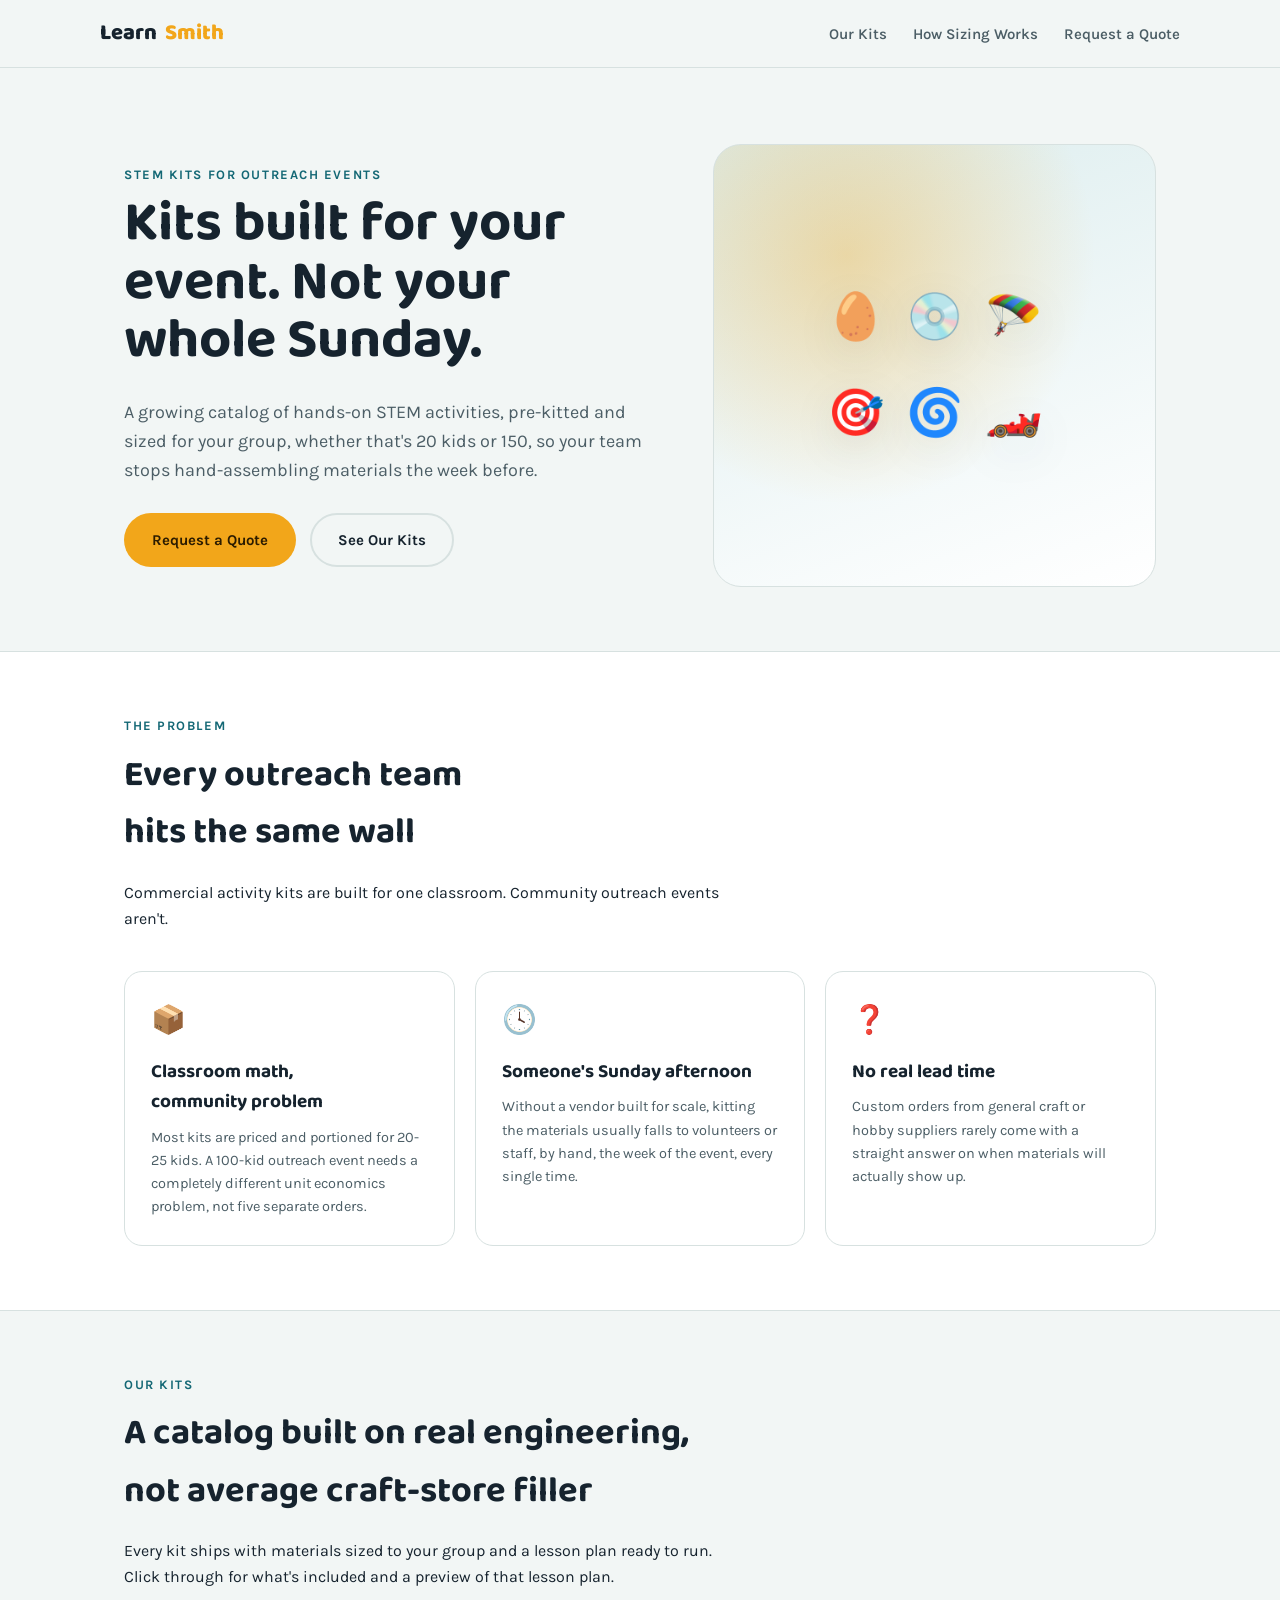
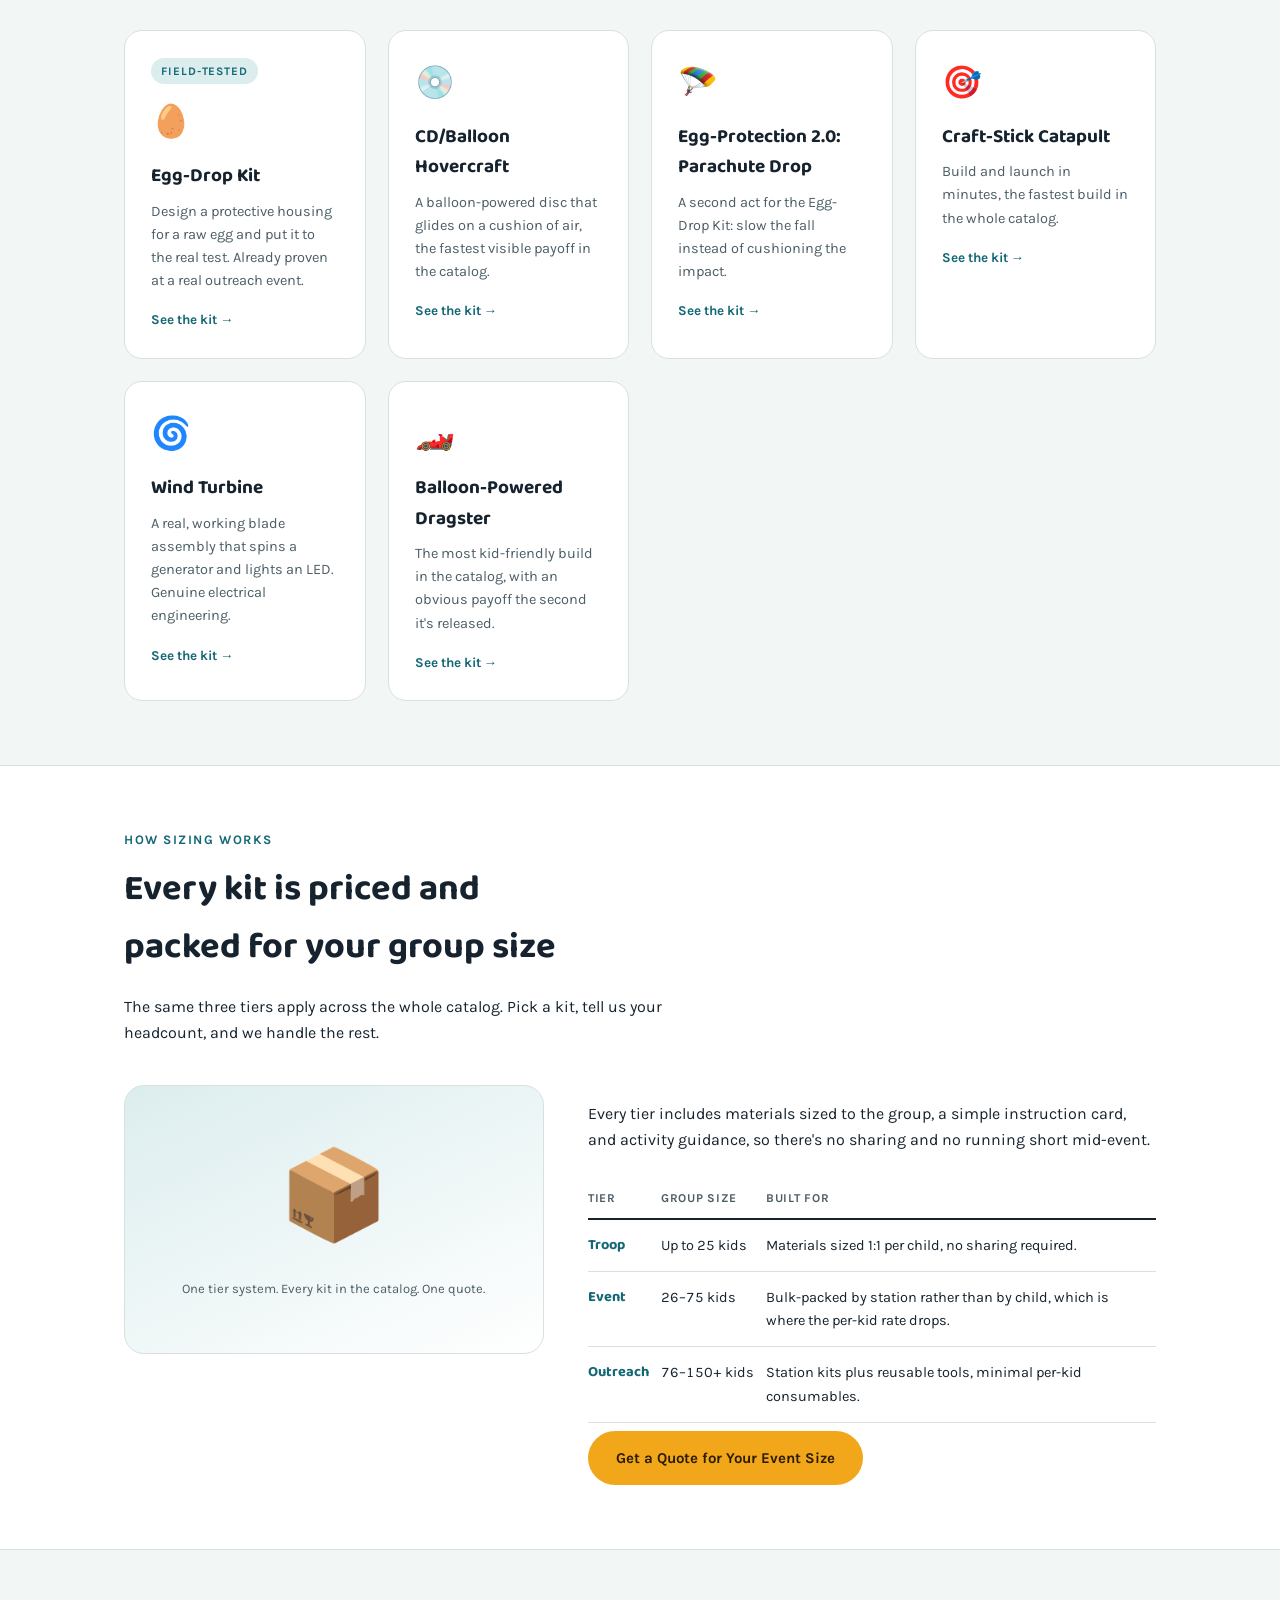
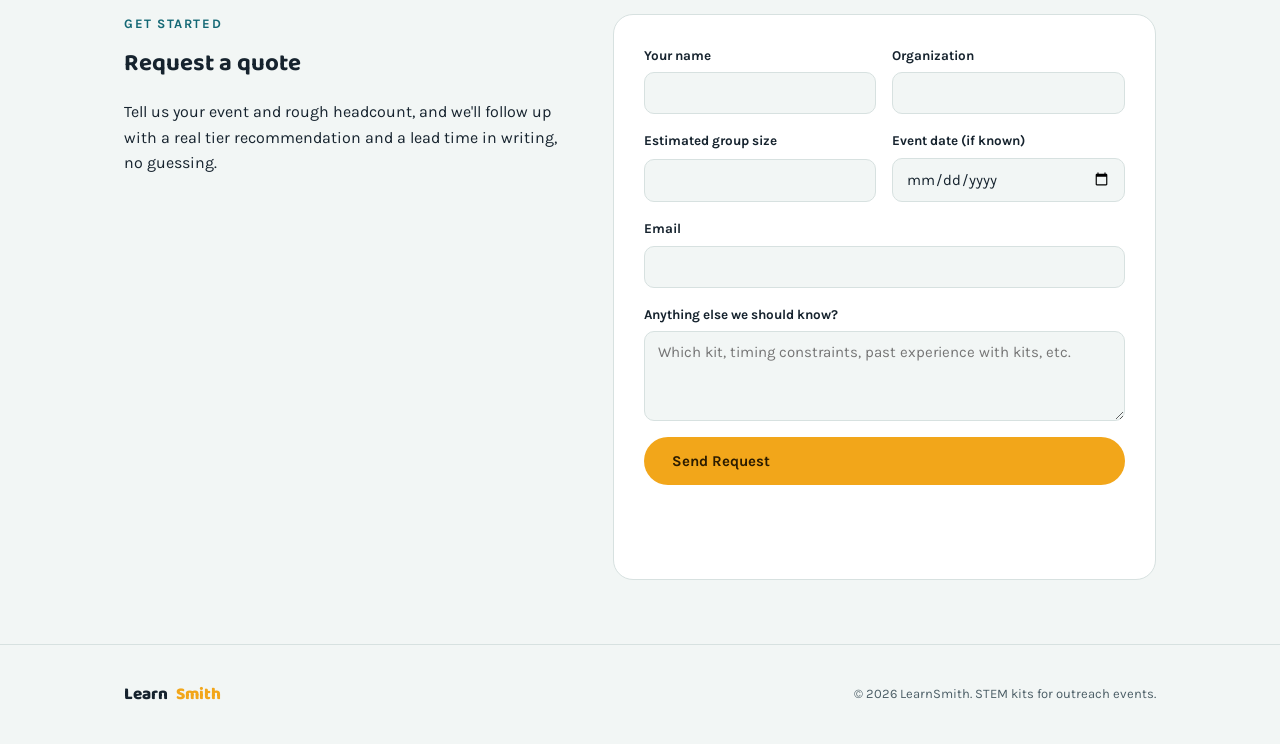
==== commit 4e6bbef8: "Remove em-dashes from site copy for a more conversational tone Rewrite every em-dash across index.ht" ====
--- a/index.html
+++ b/index.html
@@ -3,7 +3,7 @@
 <head>
 <meta charset="utf-8">
 <meta name="viewport" content="width=device-width, initial-scale=1">
-<title>LearnSmith — STEM Kits for Outreach Events, Sized for the Whole Room</title>
+<title>LearnSmith | STEM Kits for Outreach Events, Sized for the Whole Room</title>
 <meta name="description" content="A catalog of pre-kitted STEM activities for large-group outreach events. Group-size tiers, no dollar-per-classroom pricing, no assembling materials yourself the night before.">
 <link rel="stylesheet" href="style.css">
 </head>
@@ -30,7 +30,7 @@
       <div>
         <p class="eyebrow">STEM Kits for Outreach Events</p>
         <h1>Kits built for your event. Not your whole Sunday.</h1>
-        <p class="lede">A growing catalog of hands-on STEM activities, pre-kitted and sized for your group — 20 kids or 150 — so your team stops hand-assembling materials the week before.</p>
+        <p class="lede">A growing catalog of hands-on STEM activities, pre-kitted and sized for your group, whether that's 20 kids or 150, so your team stops hand-assembling materials the week before.</p>
         <div class="hero-actions">
           <a class="btn btn-primary" href="#quote">Request a Quote</a>
           <a class="btn btn-ghost" href="#kits">See Our Kits</a>
@@ -61,7 +61,7 @@
         <div class="problem-card">
           <span class="glyph">🕓</span>
           <h3>Someone's Sunday afternoon</h3>
-          <p>Without a vendor built for scale, kitting the materials usually falls to volunteers or staff, by hand, the week of the event — every single time.</p>
+          <p>Without a vendor built for scale, kitting the materials usually falls to volunteers or staff, by hand, the week of the event, every single time.</p>
         </div>
         <div class="problem-card">
           <span class="glyph">❓</span>
@@ -77,44 +77,44 @@
       <div class="section-head">
         <p class="eyebrow">Our Kits</p>
         <h2>A catalog built on real engineering, not average craft-store filler</h2>
-        <p>Every kit ships with materials sized to your group and a lesson plan ready to run — click through for what's included and a preview of that lesson plan.</p>
+        <p>Every kit ships with materials sized to your group and a lesson plan ready to run. Click through for what's included and a preview of that lesson plan.</p>
       </div>
       <div class="catalog-grid" id="kits-grid">
         <a class="catalog-card" href="kits/egg-drop.html">
           <span class="card-tag">Field-Tested</span>
           <span class="glyph">🥚</span>
           <h3>Egg-Drop Kit</h3>
-          <p>Design a protective housing for a raw egg and put it to the real test — already proven at a real outreach event.</p>
+          <p>Design a protective housing for a raw egg and put it to the real test. Already proven at a real outreach event.</p>
           <span class="card-cta">See the kit &rarr;</span>
         </a>
         <a class="catalog-card" href="kits/hovercraft.html">
           <span class="glyph">💿</span>
           <h3>CD/Balloon Hovercraft</h3>
-          <p>A balloon-powered disc that glides on a cushion of air — the fastest visible payoff in the catalog.</p>
+          <p>A balloon-powered disc that glides on a cushion of air, the fastest visible payoff in the catalog.</p>
           <span class="card-cta">See the kit &rarr;</span>
         </a>
         <a class="catalog-card" href="kits/parachute-drop.html">
           <span class="glyph">🪂</span>
           <h3>Egg-Protection 2.0: Parachute Drop</h3>
-          <p>A second act for the Egg-Drop Kit — slow the fall instead of cushioning the impact.</p>
+          <p>A second act for the Egg-Drop Kit: slow the fall instead of cushioning the impact.</p>
           <span class="card-cta">See the kit &rarr;</span>
         </a>
         <a class="catalog-card" href="kits/catapult.html">
           <span class="glyph">🎯</span>
           <h3>Craft-Stick Catapult</h3>
-          <p>Build and launch in minutes — the fastest build in the whole catalog.</p>
+          <p>Build and launch in minutes, the fastest build in the whole catalog.</p>
           <span class="card-cta">See the kit &rarr;</span>
         </a>
         <a class="catalog-card" href="kits/wind-turbine.html">
           <span class="glyph">🌀</span>
           <h3>Wind Turbine</h3>
-          <p>A real, working blade assembly that spins a generator and lights an LED — genuine electrical engineering.</p>
+          <p>A real, working blade assembly that spins a generator and lights an LED. Genuine electrical engineering.</p>
           <span class="card-cta">See the kit &rarr;</span>
         </a>
         <a class="catalog-card" href="kits/dragster.html">
           <span class="glyph">🏎️</span>
           <h3>Balloon-Powered Dragster</h3>
-          <p>The most kid-friendly build in the catalog — an obvious payoff the second it's released.</p>
+          <p>The most kid-friendly build in the catalog, with an obvious payoff the second it's released.</p>
           <span class="card-cta">See the kit &rarr;</span>
         </a>
       </div>
@@ -126,7 +126,7 @@
       <div class="section-head">
         <p class="eyebrow">How Sizing Works</p>
         <h2>Every kit is priced and packed for your group size</h2>
-        <p>The same three tiers apply across the whole catalog — pick a kit, tell us your headcount, and we handle the rest.</p>
+        <p>The same three tiers apply across the whole catalog. Pick a kit, tell us your headcount, and we handle the rest.</p>
       </div>
       <div class="kit-layout">
         <div class="kit-media">
@@ -134,7 +134,7 @@
           <p class="caption">One tier system. Every kit in the catalog. One quote.</p>
         </div>
         <div>
-          <p>Every tier includes materials sized to the group, a simple instruction card, and activity guidance — no sharing, no running short mid-event.</p>
+          <p>Every tier includes materials sized to the group, a simple instruction card, and activity guidance, so there's no sharing and no running short mid-event.</p>
           <div class="scroll-x">
             <table class="tier-table">
               <tr><th>Tier</th><th>Group size</th><th>Built for</th></tr>
@@ -146,7 +146,7 @@
               <tr>
                 <td>Event</td>
                 <td class="size">26–75 kids</td>
-                <td>Bulk-packed by station rather than by child — the per-kid rate drops here.</td>
+                <td>Bulk-packed by station rather than by child, which is where the per-kid rate drops.</td>
               </tr>
               <tr>
                 <td>Outreach</td>
@@ -167,7 +167,7 @@
         <div>
           <p class="eyebrow">Get Started</p>
           <h2>Request a quote</h2>
-          <p>Tell us your event and rough headcount — we'll follow up with a real tier recommendation and a lead time in writing, no guessing.</p>
+          <p>Tell us your event and rough headcount, and we'll follow up with a real tier recommendation and a lead time in writing, no guessing.</p>
         </div>
         <form id="quote-form" action="https://formspree.io/f/maewrdaj" method="POST">
           <div class="form-row">
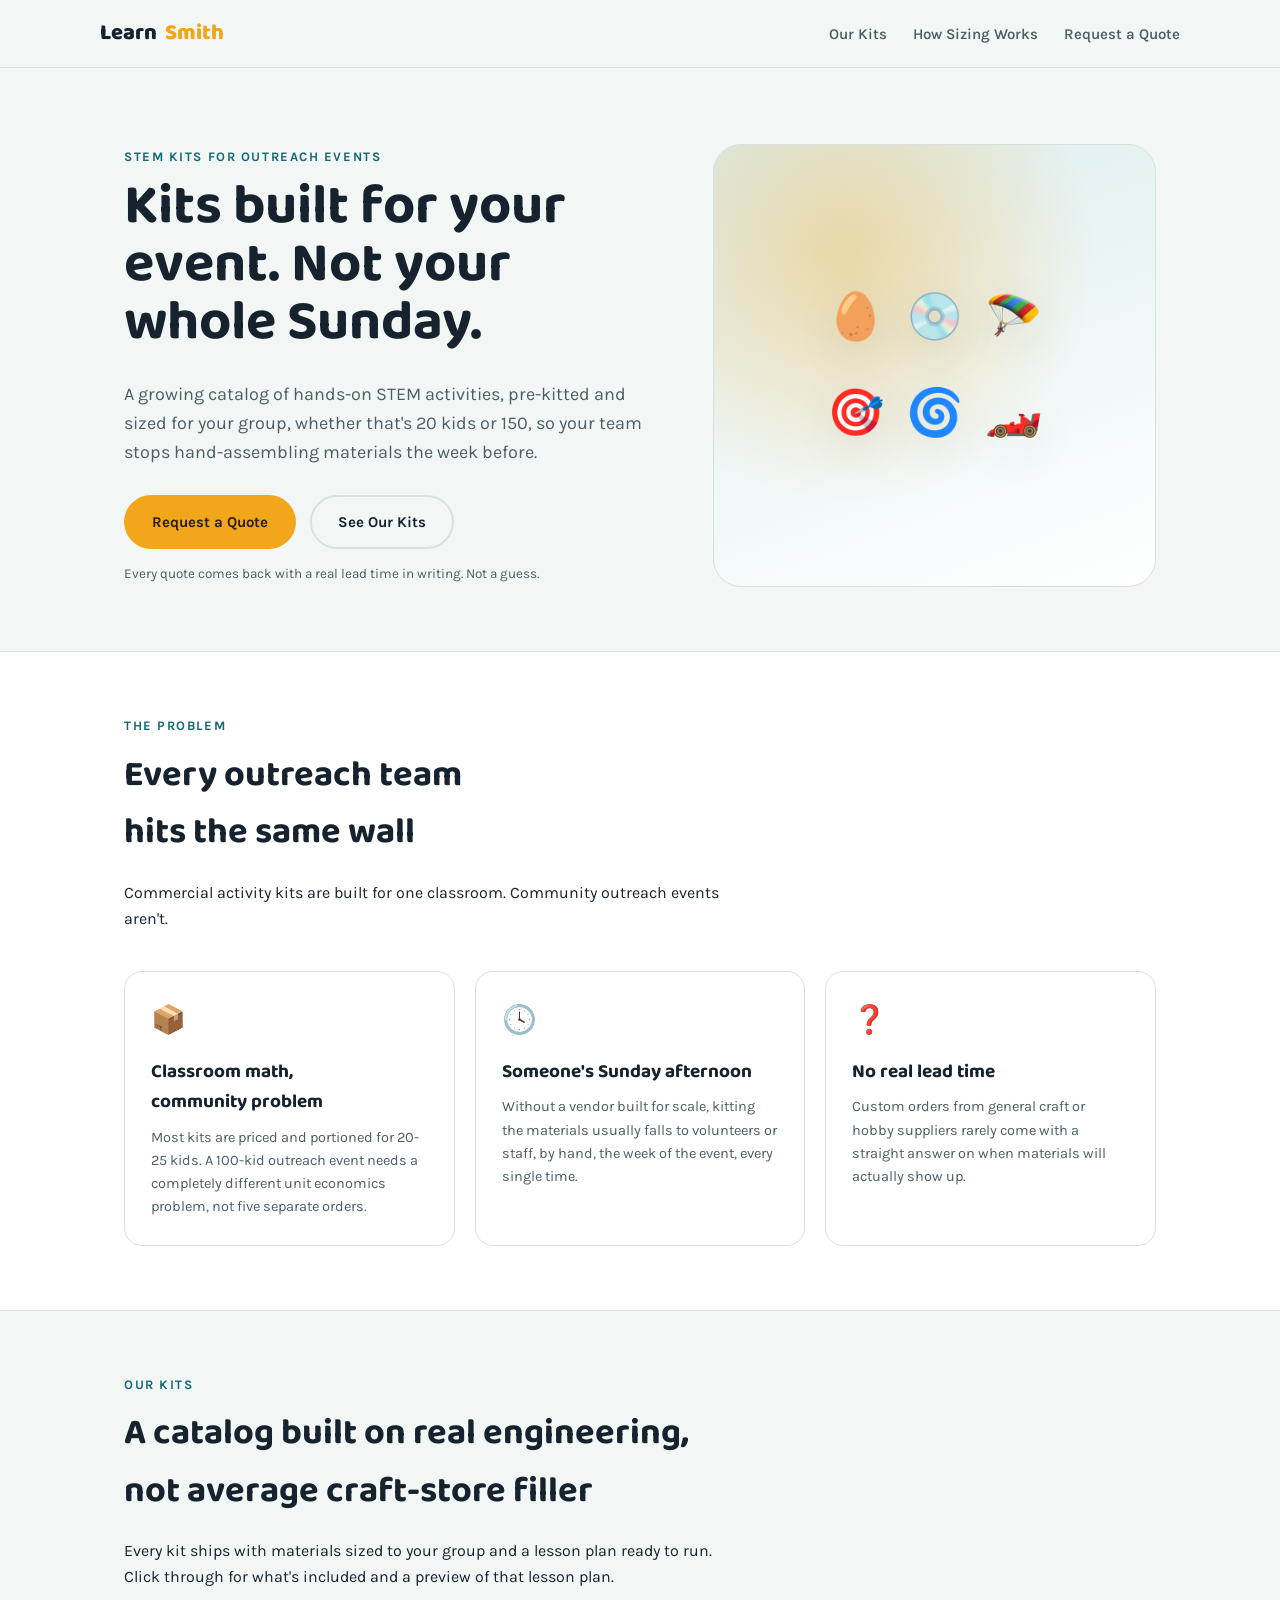
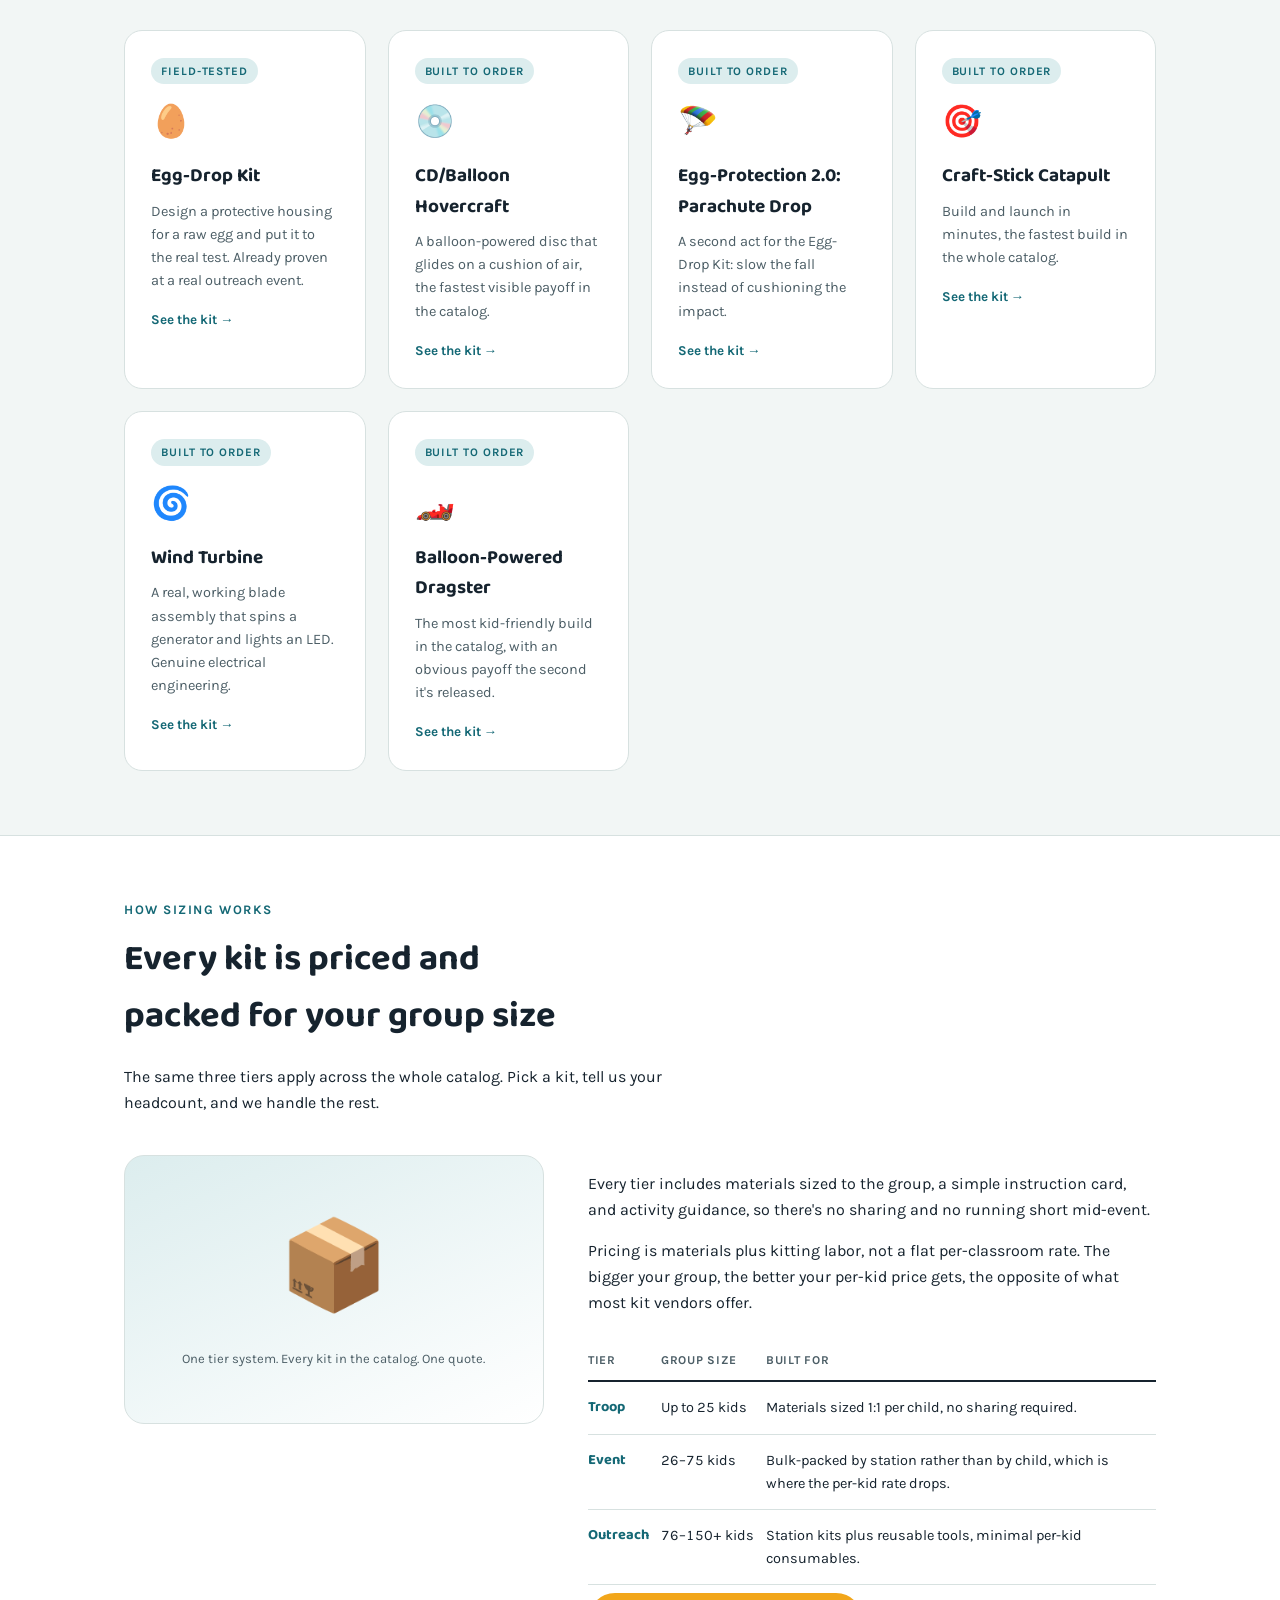
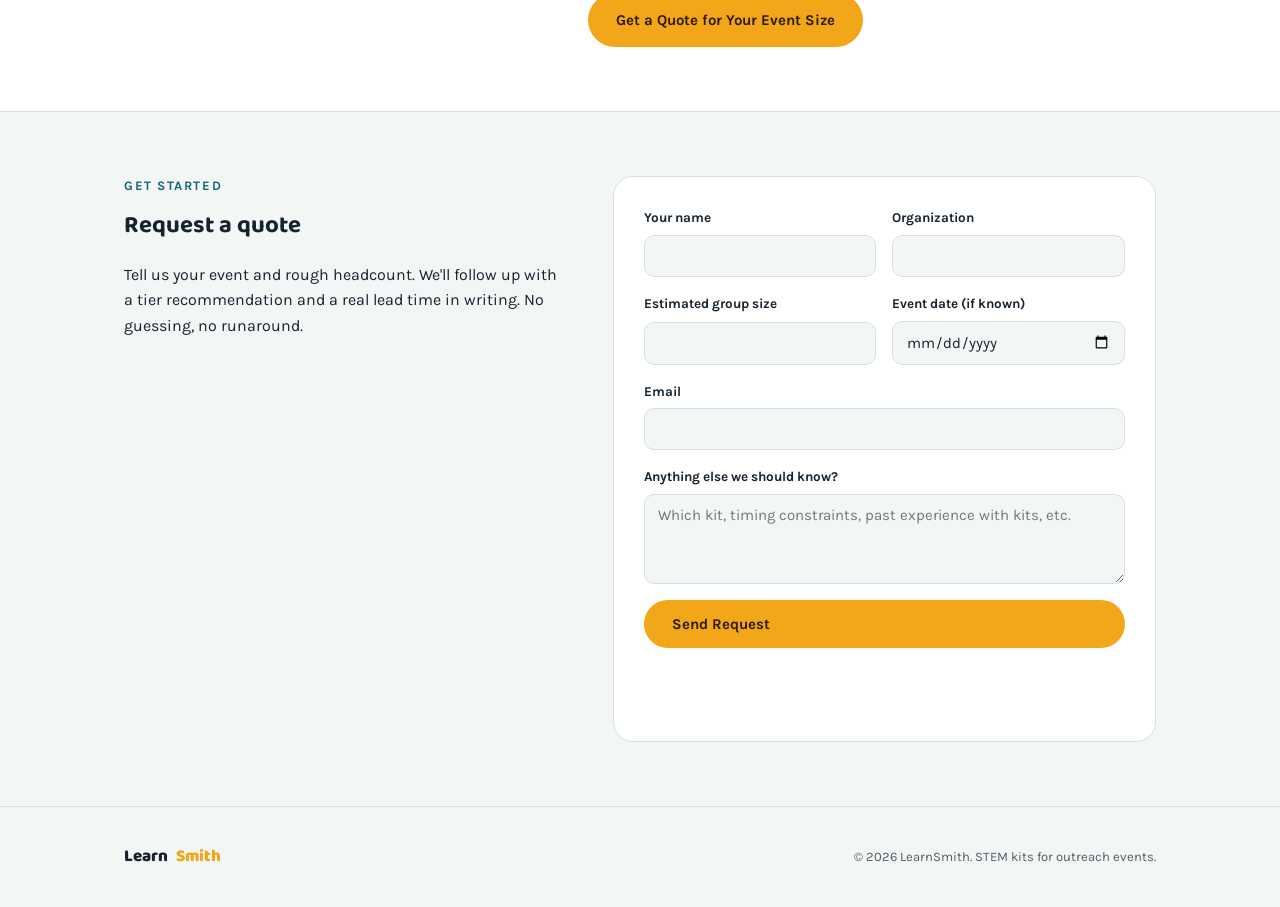
==== commit e3bb7411: "Fix critique findings: honesty, lead-time, pricing logic, consistency - Tag the 5 unbuilt catalog ki" ====
--- a/index.html
+++ b/index.html
@@ -35,6 +35,7 @@
           <a class="btn btn-primary" href="#quote">Request a Quote</a>
           <a class="btn btn-ghost" href="#kits">See Our Kits</a>
         </div>
+        <p class="trust-line">Every quote comes back with a real lead time in writing. Not a guess.</p>
       </div>
       <div class="hero-art" aria-hidden="true">
         <div class="hero-icon-grid">
@@ -88,30 +89,35 @@
           <span class="card-cta">See the kit &rarr;</span>
         </a>
         <a class="catalog-card" href="kits/hovercraft.html">
+          <span class="card-tag">Built to Order</span>
           <span class="glyph">💿</span>
           <h3>CD/Balloon Hovercraft</h3>
           <p>A balloon-powered disc that glides on a cushion of air, the fastest visible payoff in the catalog.</p>
           <span class="card-cta">See the kit &rarr;</span>
         </a>
         <a class="catalog-card" href="kits/parachute-drop.html">
+          <span class="card-tag">Built to Order</span>
           <span class="glyph">🪂</span>
           <h3>Egg-Protection 2.0: Parachute Drop</h3>
           <p>A second act for the Egg-Drop Kit: slow the fall instead of cushioning the impact.</p>
           <span class="card-cta">See the kit &rarr;</span>
         </a>
         <a class="catalog-card" href="kits/catapult.html">
+          <span class="card-tag">Built to Order</span>
           <span class="glyph">🎯</span>
           <h3>Craft-Stick Catapult</h3>
           <p>Build and launch in minutes, the fastest build in the whole catalog.</p>
           <span class="card-cta">See the kit &rarr;</span>
         </a>
         <a class="catalog-card" href="kits/wind-turbine.html">
+          <span class="card-tag">Built to Order</span>
           <span class="glyph">🌀</span>
           <h3>Wind Turbine</h3>
           <p>A real, working blade assembly that spins a generator and lights an LED. Genuine electrical engineering.</p>
           <span class="card-cta">See the kit &rarr;</span>
         </a>
         <a class="catalog-card" href="kits/dragster.html">
+          <span class="card-tag">Built to Order</span>
           <span class="glyph">🏎️</span>
           <h3>Balloon-Powered Dragster</h3>
           <p>The most kid-friendly build in the catalog, with an obvious payoff the second it's released.</p>
@@ -135,6 +141,7 @@
         </div>
         <div>
           <p>Every tier includes materials sized to the group, a simple instruction card, and activity guidance, so there's no sharing and no running short mid-event.</p>
+          <p>Pricing is materials plus kitting labor, not a flat per-classroom rate. The bigger your group, the better your per-kid price gets, the opposite of what most kit vendors offer.</p>
           <div class="scroll-x">
             <table class="tier-table">
               <tr><th>Tier</th><th>Group size</th><th>Built for</th></tr>
@@ -167,7 +174,7 @@
         <div>
           <p class="eyebrow">Get Started</p>
           <h2>Request a quote</h2>
-          <p>Tell us your event and rough headcount, and we'll follow up with a real tier recommendation and a lead time in writing, no guessing.</p>
+          <p>Tell us your event and rough headcount. We'll follow up with a tier recommendation and a real lead time in writing. No guessing, no runaround.</p>
         </div>
         <form id="quote-form" action="https://formspree.io/f/maewrdaj" method="POST">
           <div class="form-row">
--- a/style.css
+++ b/style.css
@@ -167,6 +167,7 @@
   margin: 0 0 28px;
 }
 .hero-actions { display: flex; gap: 14px; flex-wrap: wrap; }
+.trust-line { font-size: 13.5px; color: var(--ink-soft); margin: 14px 0 0; }
 .hero-art {
   aspect-ratio: 1 / 1;
   border-radius: 28px;
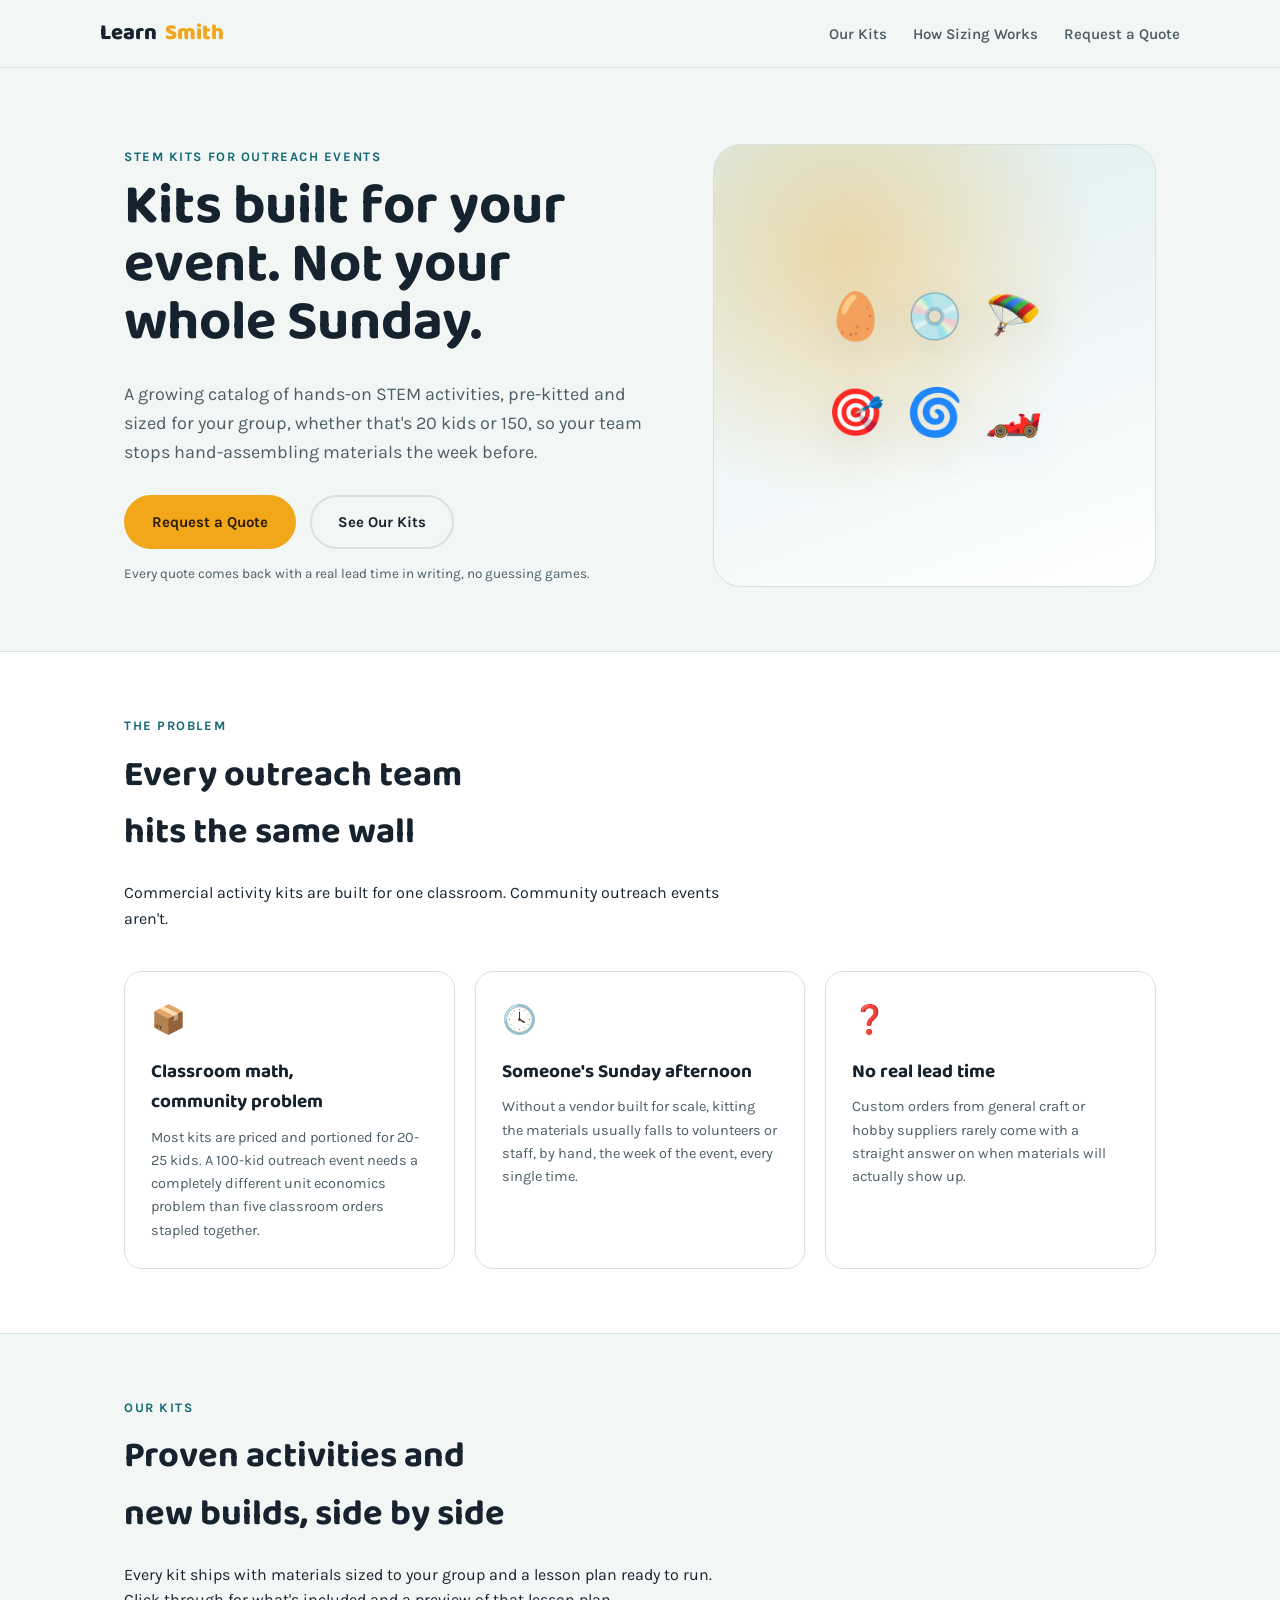
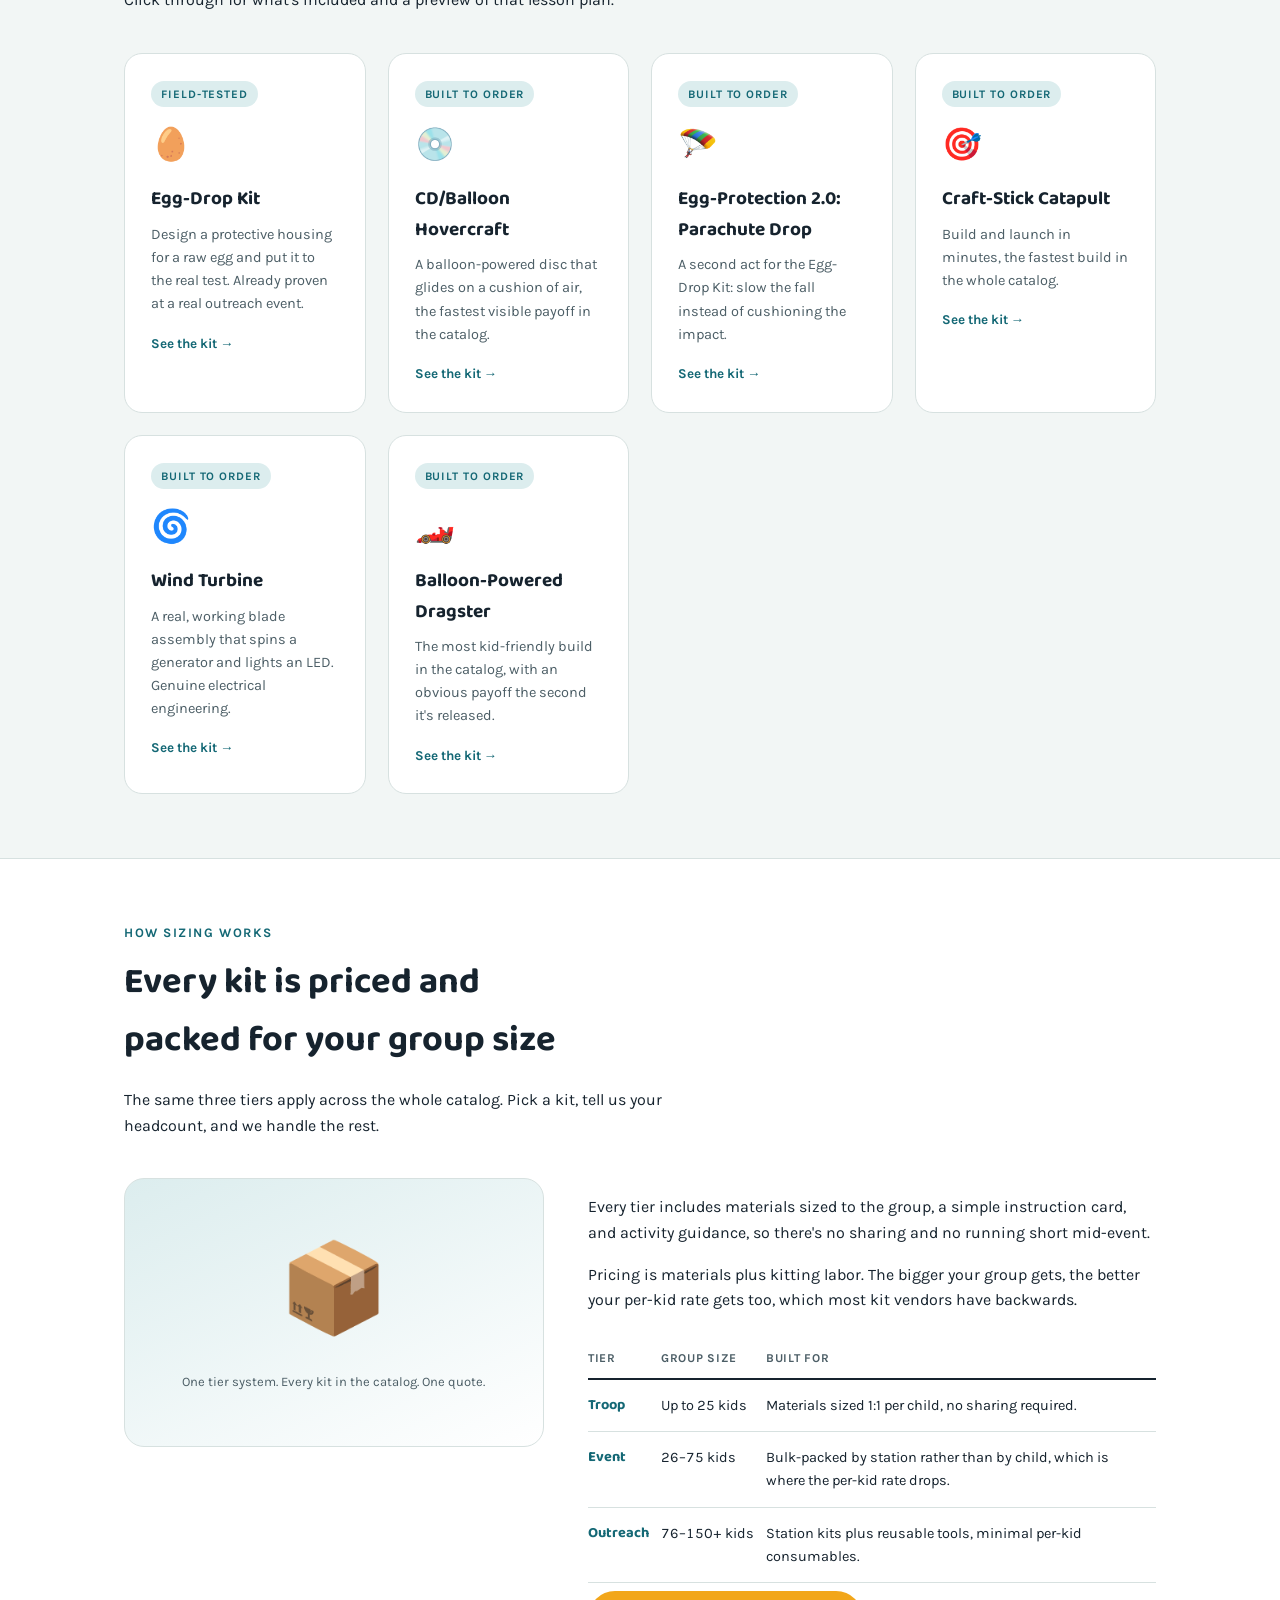
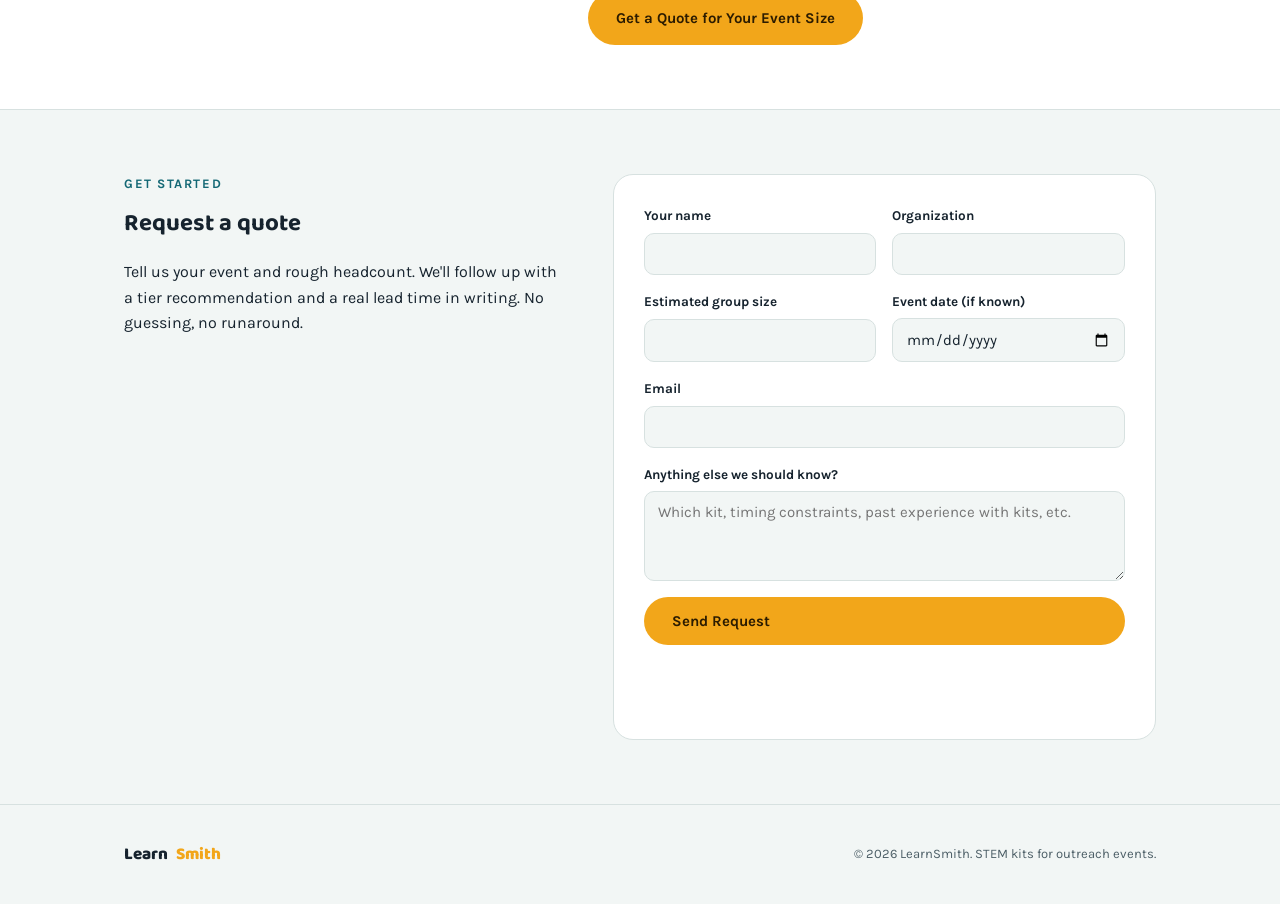
==== commit 5103e263: "Break the templated feel of the site copy Two changes, no facts changed, wording and structure only:" ====
--- a/index.html
+++ b/index.html
@@ -35,7 +35,7 @@
           <a class="btn btn-primary" href="#quote">Request a Quote</a>
           <a class="btn btn-ghost" href="#kits">See Our Kits</a>
         </div>
-        <p class="trust-line">Every quote comes back with a real lead time in writing. Not a guess.</p>
+        <p class="trust-line">Every quote comes back with a real lead time in writing, no guessing games.</p>
       </div>
       <div class="hero-art" aria-hidden="true">
         <div class="hero-icon-grid">
@@ -57,7 +57,7 @@
         <div class="problem-card">
           <span class="glyph">📦</span>
           <h3>Classroom math, community problem</h3>
-          <p>Most kits are priced and portioned for 20-25 kids. A 100-kid outreach event needs a completely different unit economics problem, not five separate orders.</p>
+          <p>Most kits are priced and portioned for 20-25 kids. A 100-kid outreach event needs a completely different unit economics problem than five classroom orders stapled together.</p>
         </div>
         <div class="problem-card">
           <span class="glyph">🕓</span>
@@ -77,7 +77,7 @@
     <div class="wrap">
       <div class="section-head">
         <p class="eyebrow">Our Kits</p>
-        <h2>A catalog built on real engineering, not average craft-store filler</h2>
+        <h2>Proven activities and new builds, side by side</h2>
         <p>Every kit ships with materials sized to your group and a lesson plan ready to run. Click through for what's included and a preview of that lesson plan.</p>
       </div>
       <div class="catalog-grid" id="kits-grid">
@@ -141,7 +141,7 @@
         </div>
         <div>
           <p>Every tier includes materials sized to the group, a simple instruction card, and activity guidance, so there's no sharing and no running short mid-event.</p>
-          <p>Pricing is materials plus kitting labor, not a flat per-classroom rate. The bigger your group, the better your per-kid price gets, the opposite of what most kit vendors offer.</p>
+          <p>Pricing is materials plus kitting labor. The bigger your group gets, the better your per-kid rate gets too, which most kit vendors have backwards.</p>
           <div class="scroll-x">
             <table class="tier-table">
               <tr><th>Tier</th><th>Group size</th><th>Built for</th></tr>
--- a/style.css
+++ b/style.css
@@ -414,6 +414,27 @@
 .lesson-preview .lp-value { font-size: 15px; color: var(--ink); margin: 0; max-width: none; }
 .lesson-note { font-size: 13px; color: var(--ink-soft); margin-top: 18px; }
 
+/* ---------- photo placeholders ---------- */
+.photo-grid {
+  display: grid;
+  grid-template-columns: repeat(3, 1fr);
+  gap: 18px;
+}
+.photo-placeholder {
+  aspect-ratio: 4 / 3;
+  border: 2px dashed var(--rule);
+  border-radius: 16px;
+  background: var(--paper-raised);
+  display: flex;
+  flex-direction: column;
+  align-items: center;
+  justify-content: center;
+  gap: 8px;
+  color: var(--ink-soft);
+}
+.photo-placeholder .camera-icon { font-size: 30px; opacity: 0.55; }
+.photo-placeholder .label { font-size: 12.5px; font-weight: 700; letter-spacing: 0.02em; }
+
 /* ---------- footer ---------- */
 footer.site {
   border-top: 1px solid var(--rule);
@@ -435,6 +456,7 @@
   .kit-hero-grid { grid-template-columns: 1fr; }
   .kit-icon-plate { max-width: 200px; margin: 0 auto; font-size: 64px; }
   .lesson-preview .lp-row { grid-template-columns: 1fr; }
+  .photo-grid { grid-template-columns: 1fr 1fr; }
 
   nav.links {
     position: absolute; top: 100%; left: 0; right: 0;
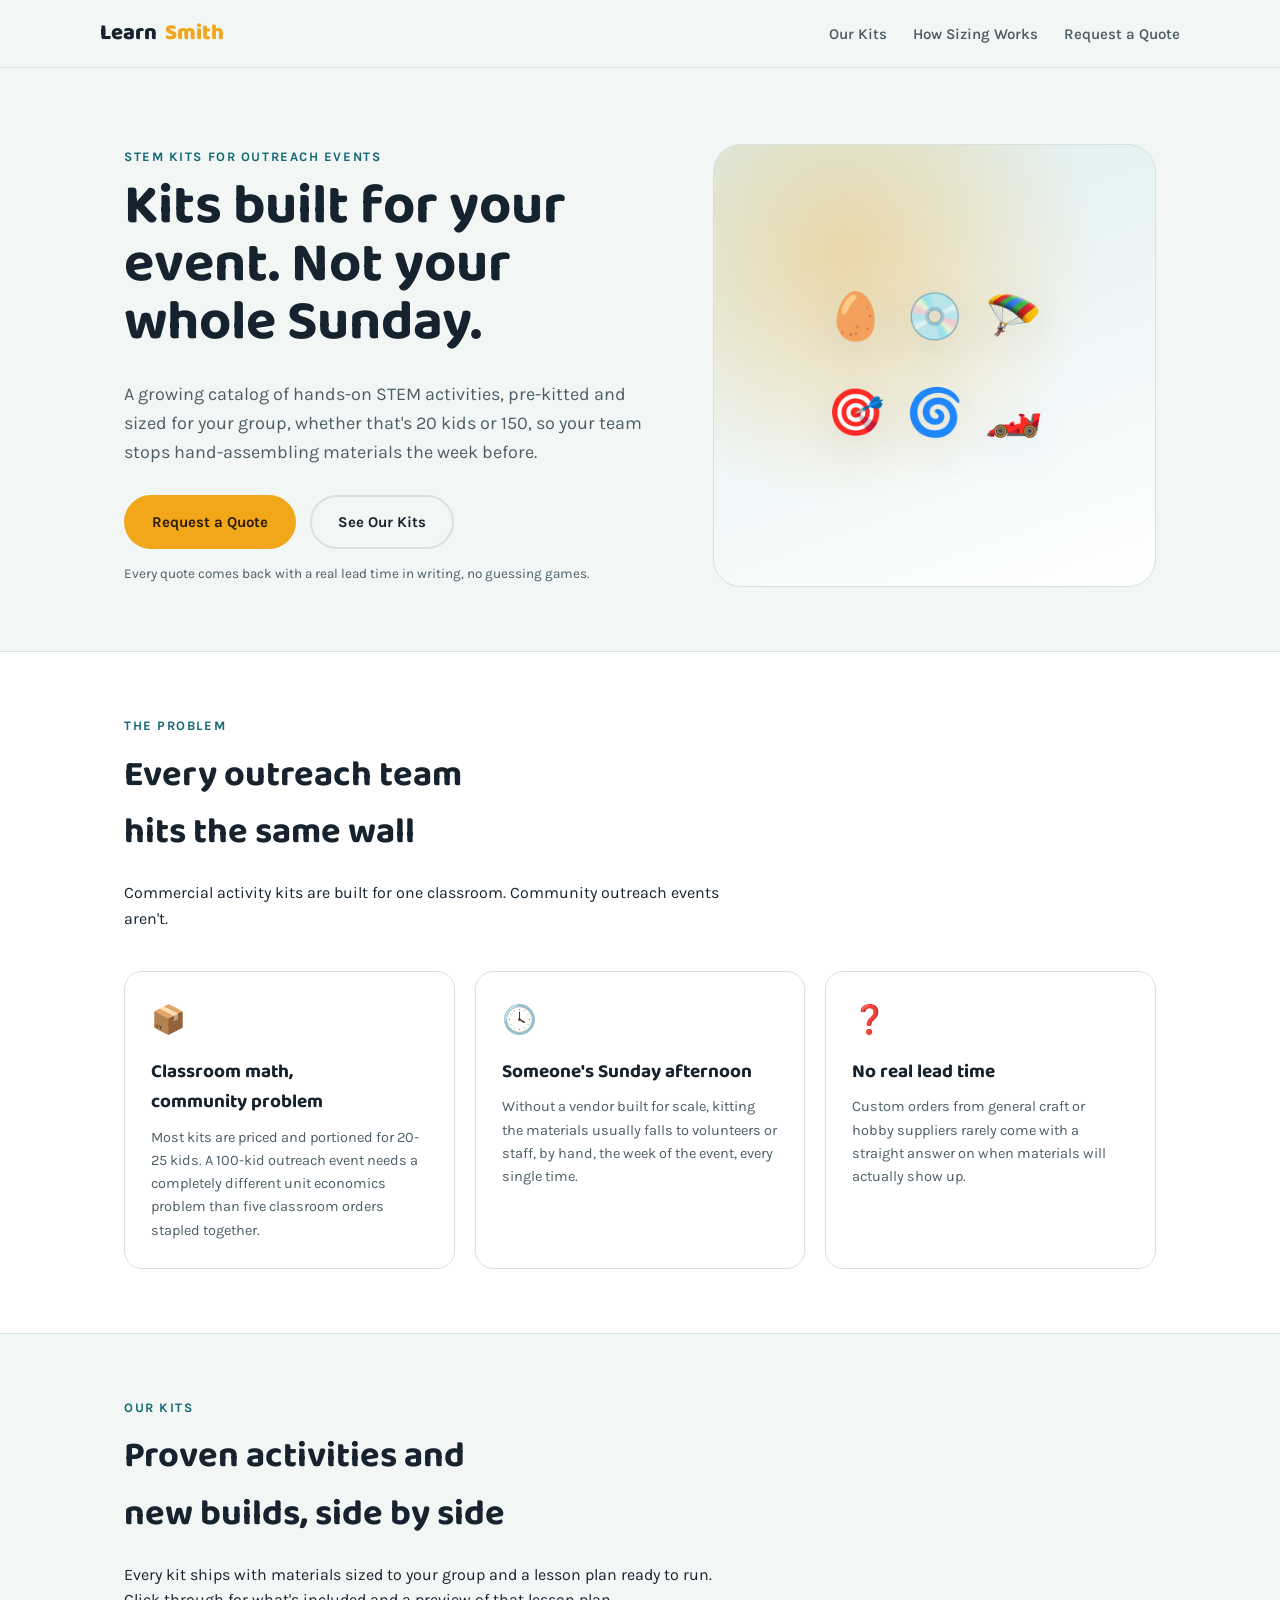
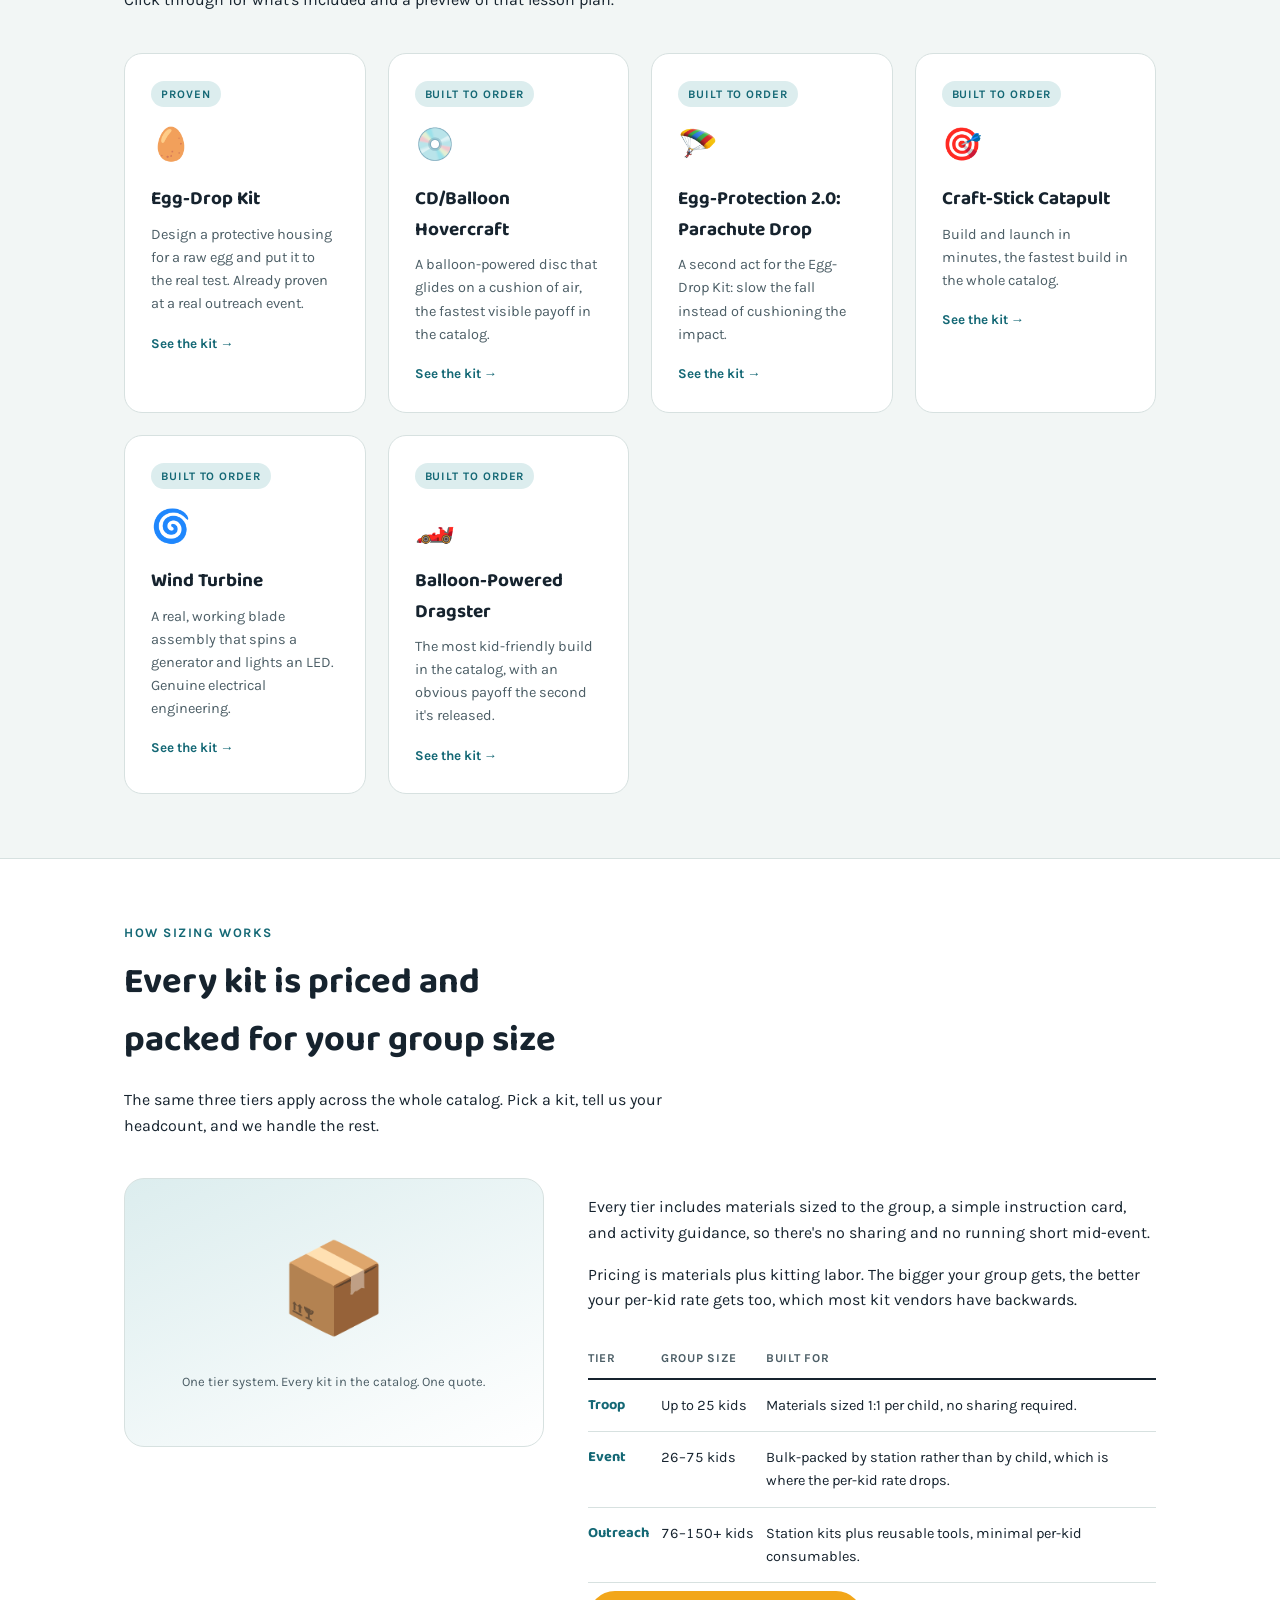
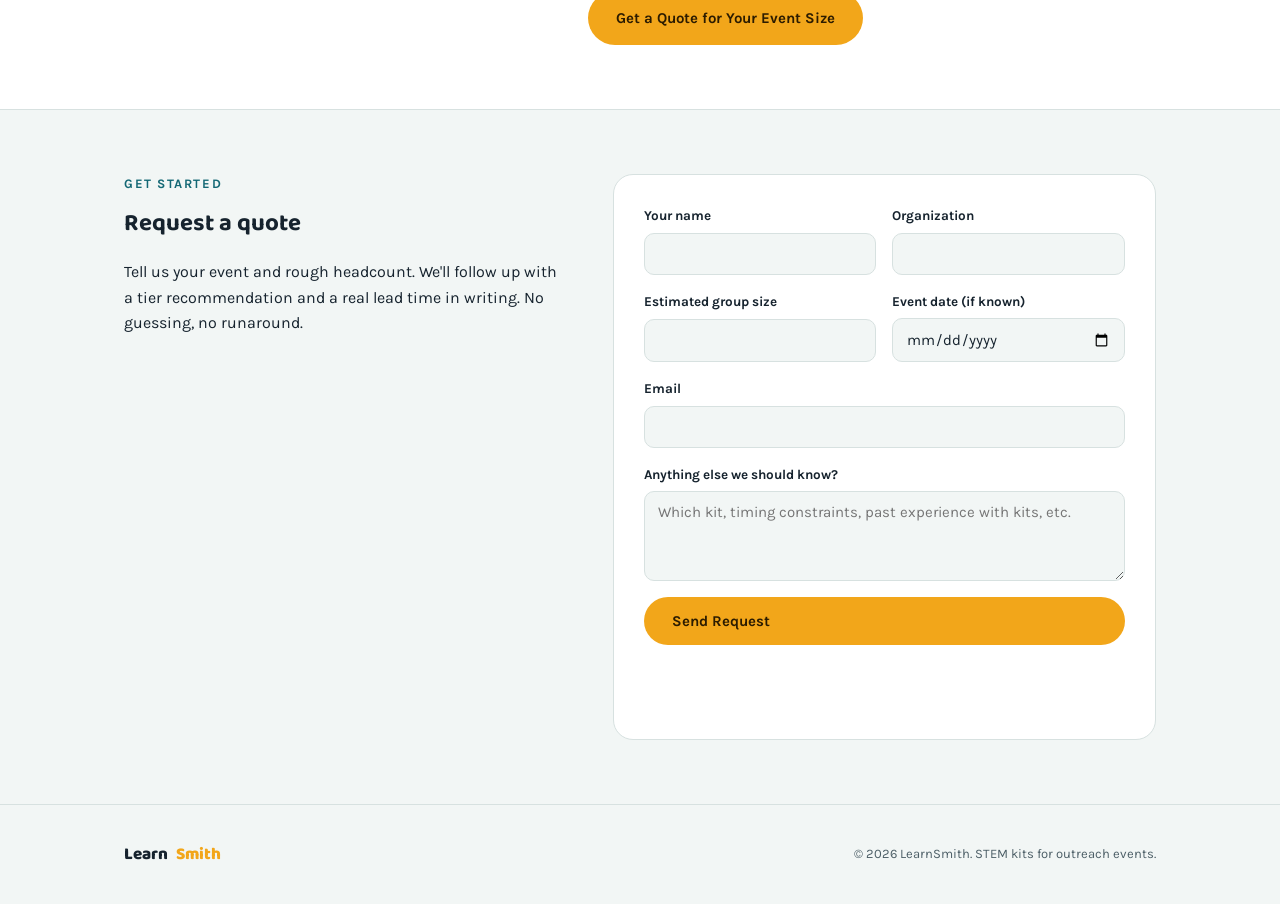
==== commit 3cee1805: "Rename Egg-Drop's "Field-Tested" tag to "Proven" "Field-tested" implies outdoor/rugged-equipment tes" ====
--- a/index.html
+++ b/index.html
@@ -82,7 +82,7 @@
       </div>
       <div class="catalog-grid" id="kits-grid">
         <a class="catalog-card" href="kits/egg-drop.html">
-          <span class="card-tag">Field-Tested</span>
+          <span class="card-tag">Proven</span>
           <span class="glyph">🥚</span>
           <h3>Egg-Drop Kit</h3>
           <p>Design a protective housing for a raw egg and put it to the real test. Already proven at a real outreach event.</p>
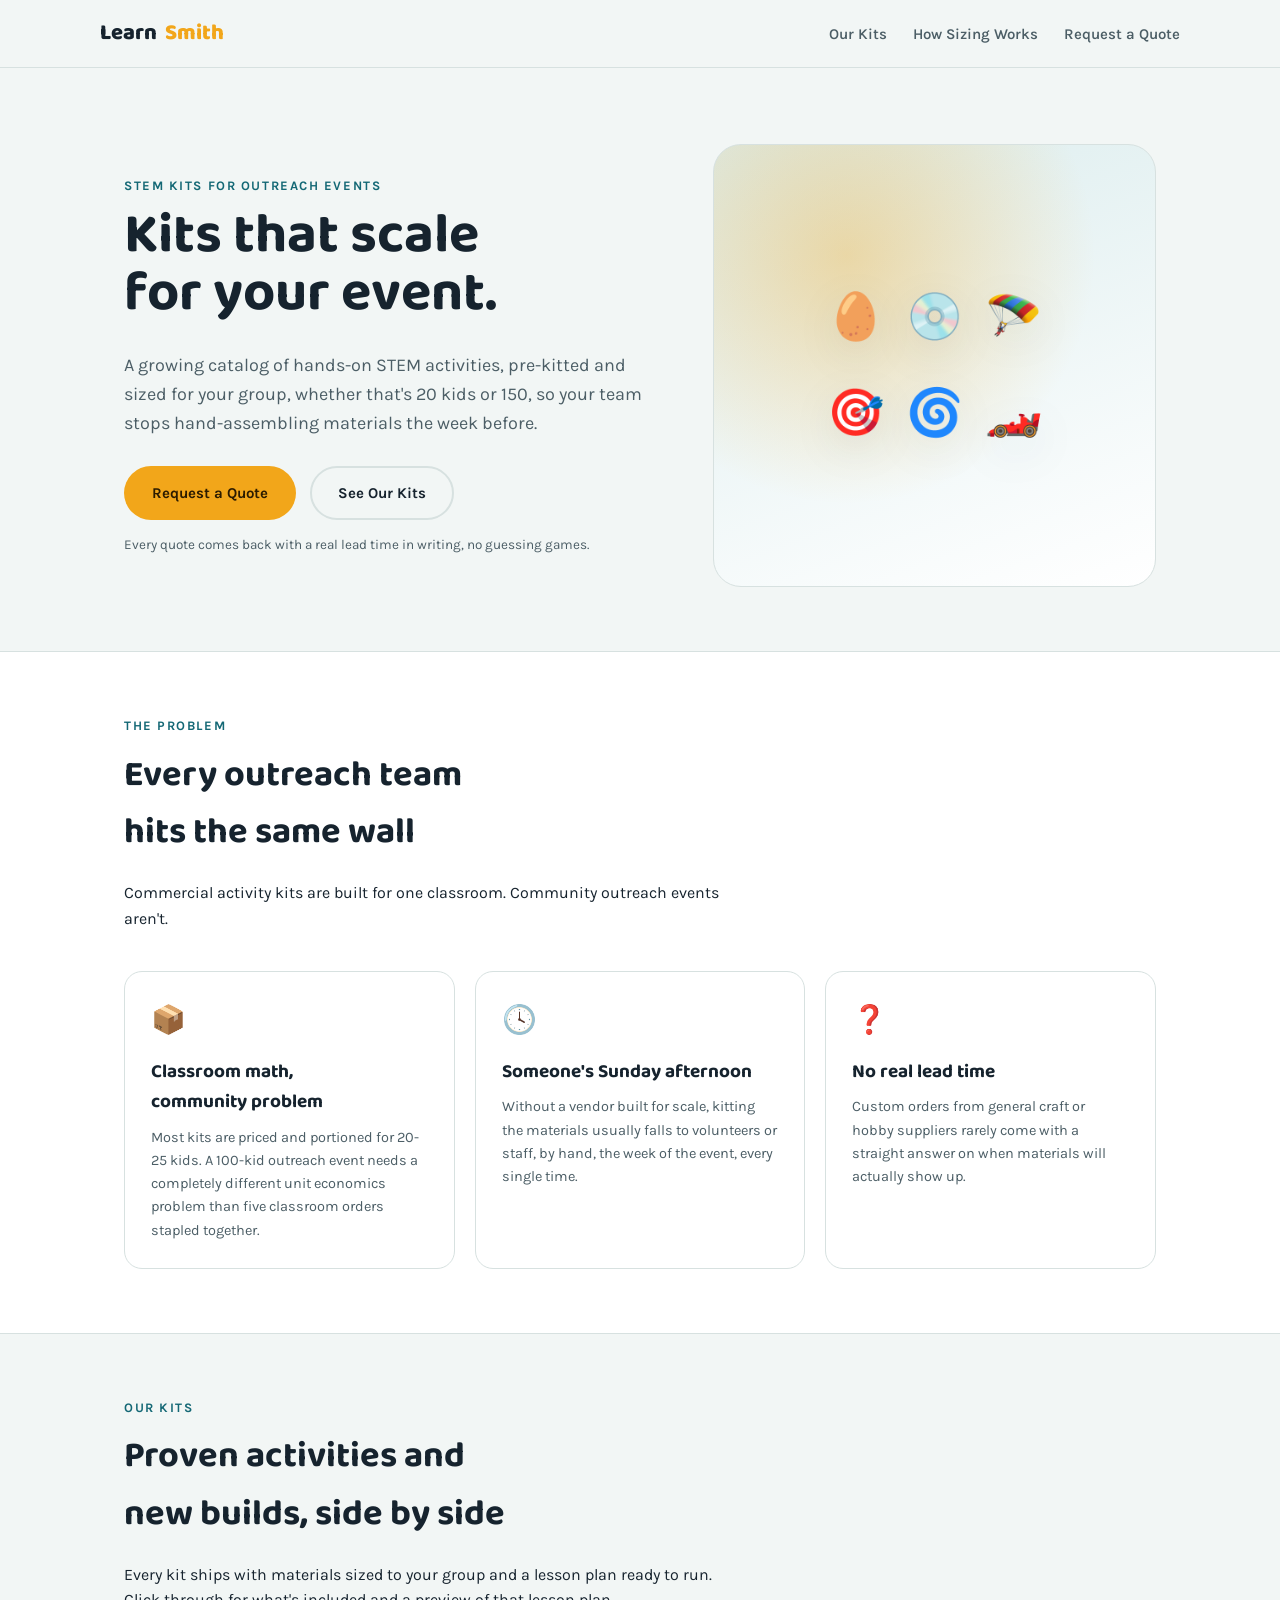
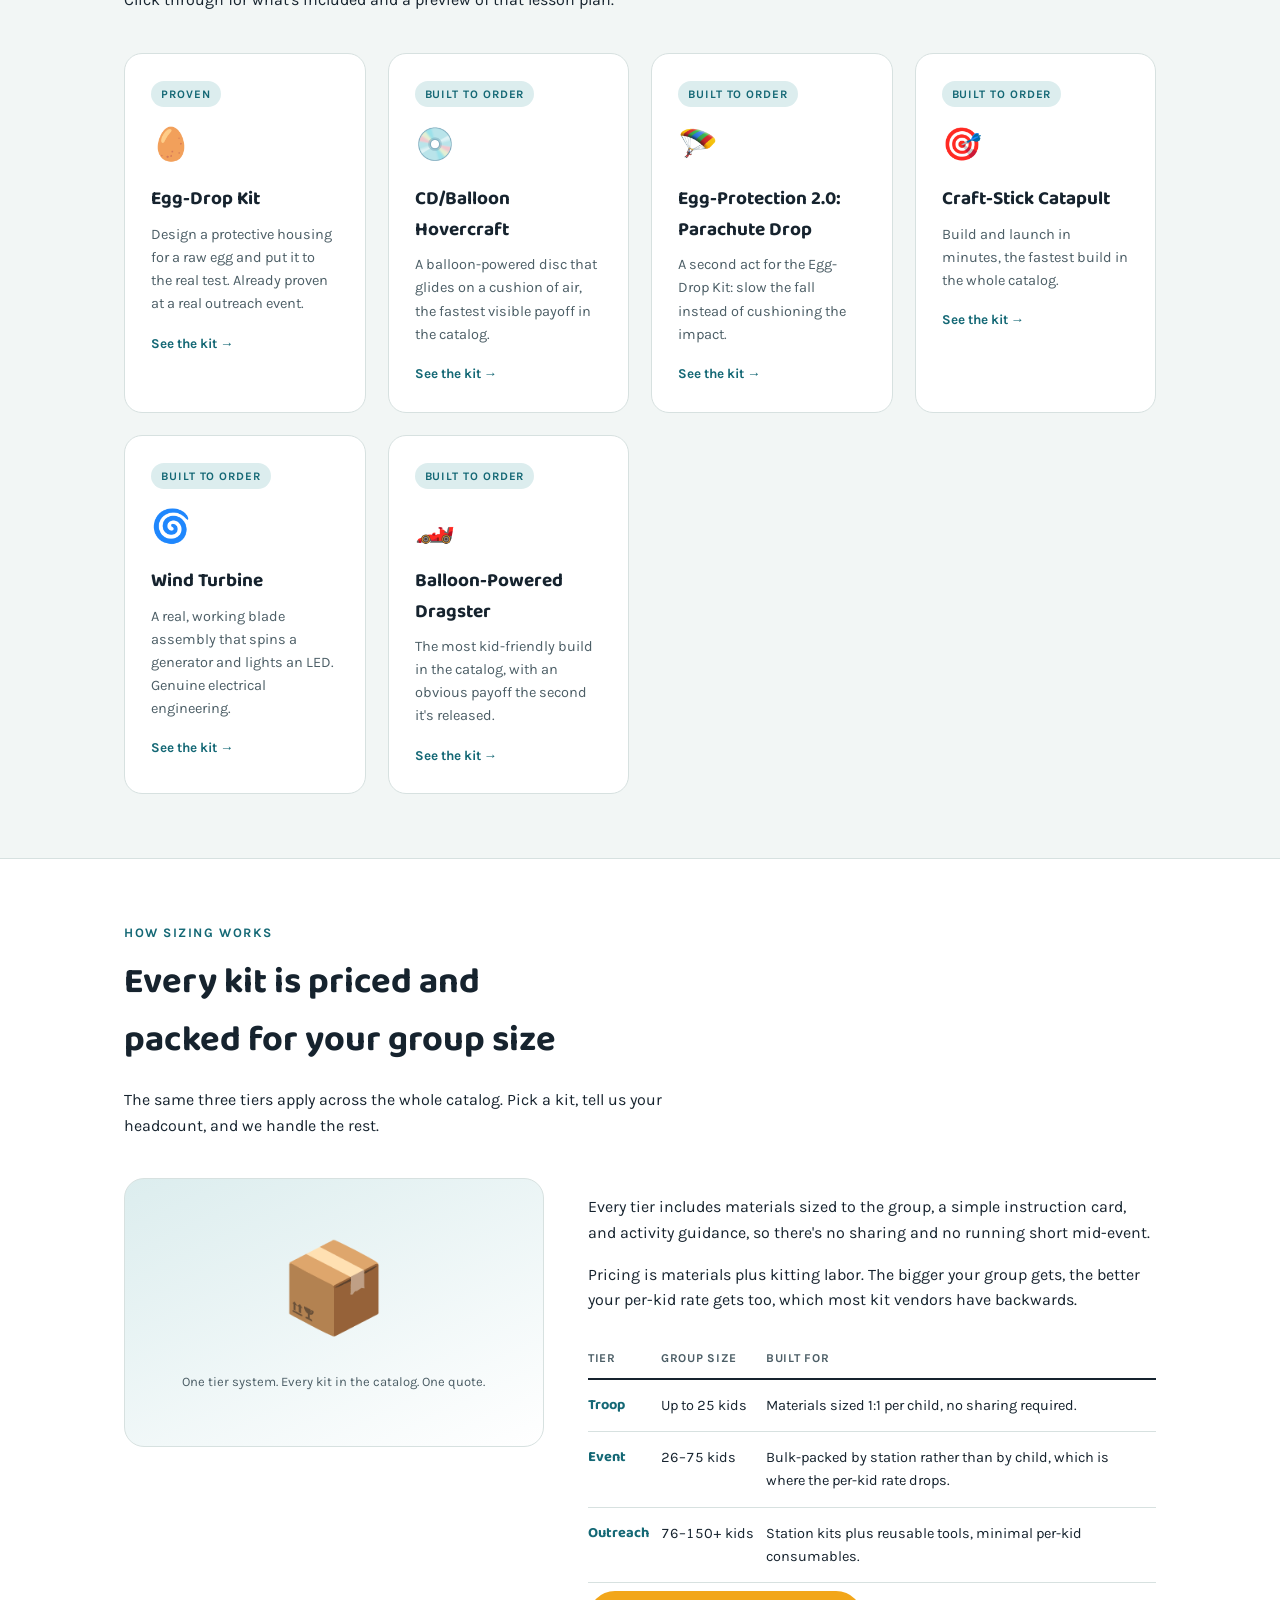
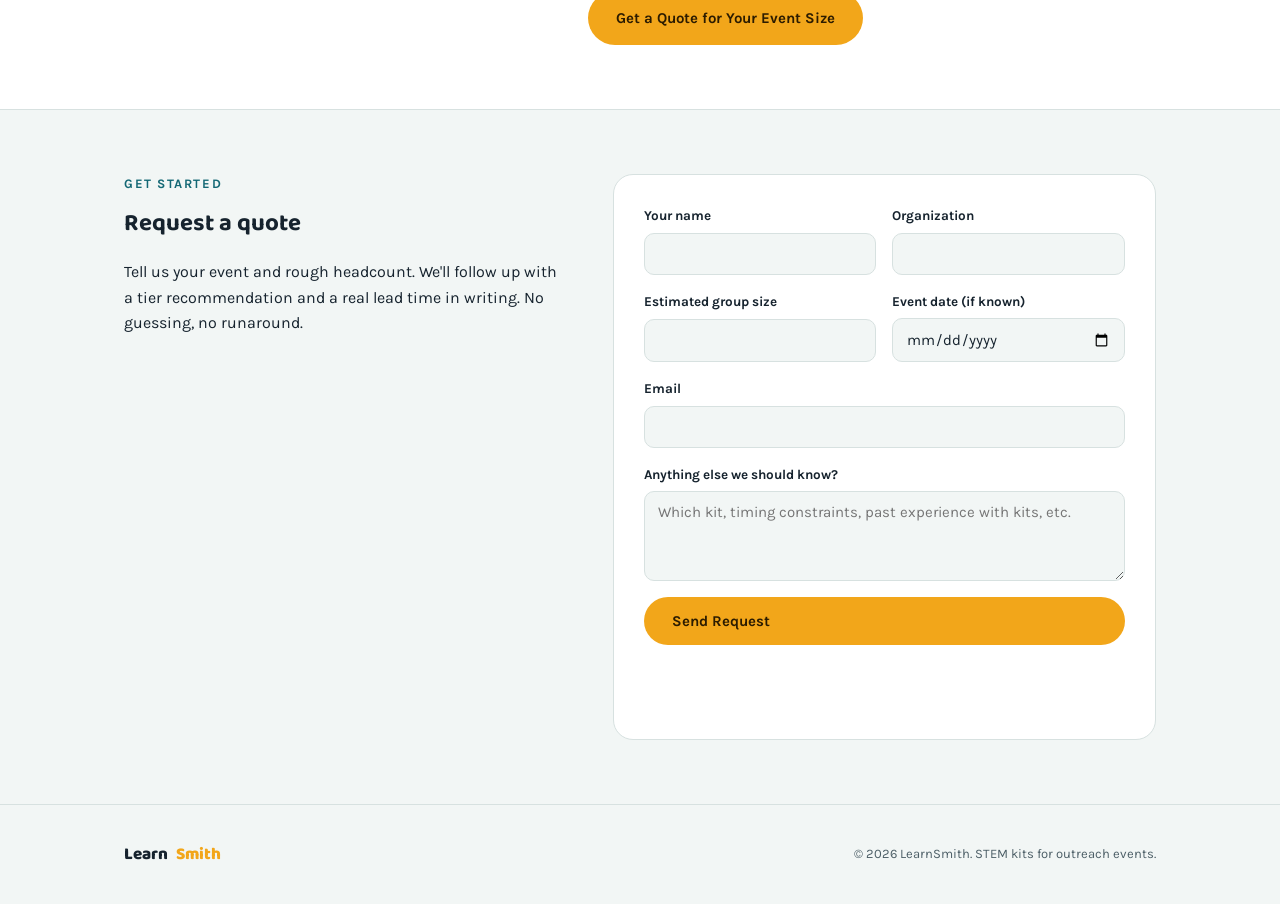
==== commit 52a50541: "Rewrite hero headline to avoid quoting James Narey's private words "Not your whole Sunday" was parap" ====
--- a/index.html
+++ b/index.html
@@ -29,7 +29,7 @@
     <div class="wrap hero-grid">
       <div>
         <p class="eyebrow">STEM Kits for Outreach Events</p>
-        <h1>Kits built for your event. Not your whole Sunday.</h1>
+        <h1>Kits that scale for your event.</h1>
         <p class="lede">A growing catalog of hands-on STEM activities, pre-kitted and sized for your group, whether that's 20 kids or 150, so your team stops hand-assembling materials the week before.</p>
         <div class="hero-actions">
           <a class="btn btn-primary" href="#quote">Request a Quote</a>
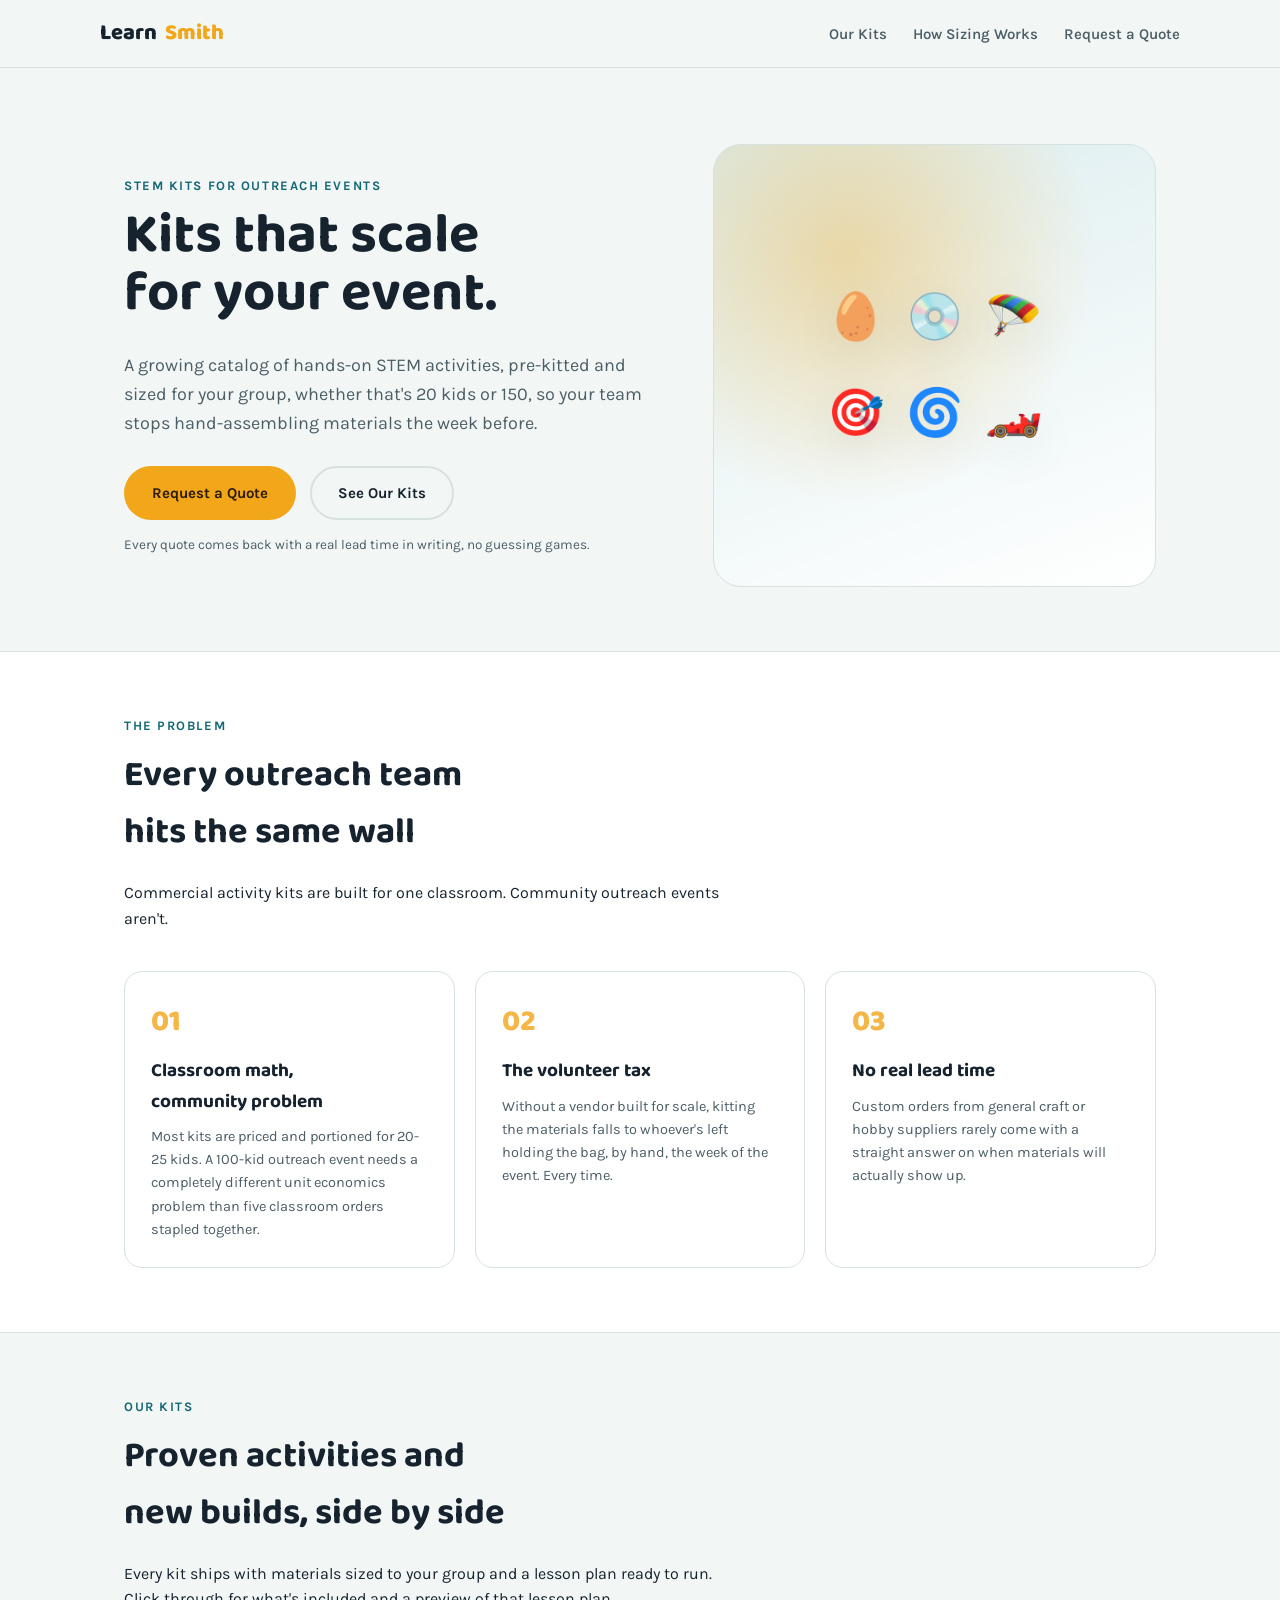
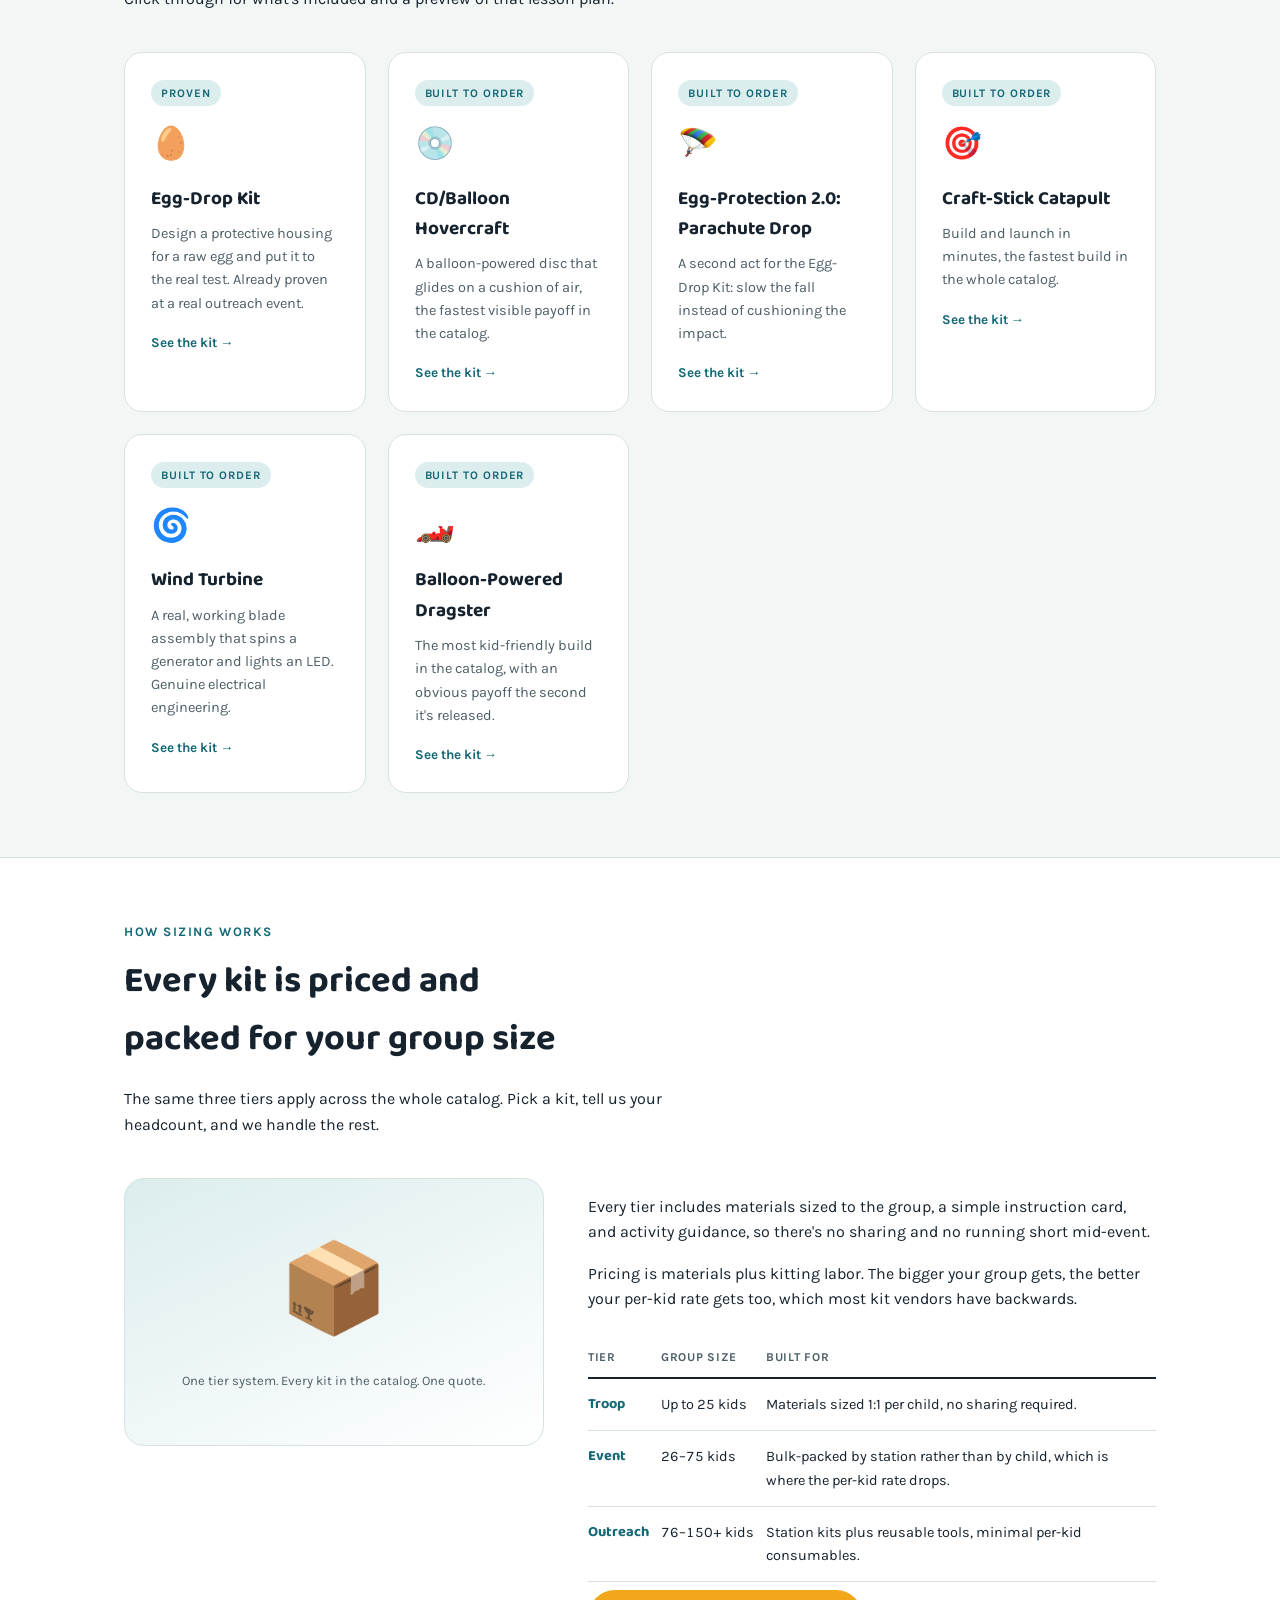
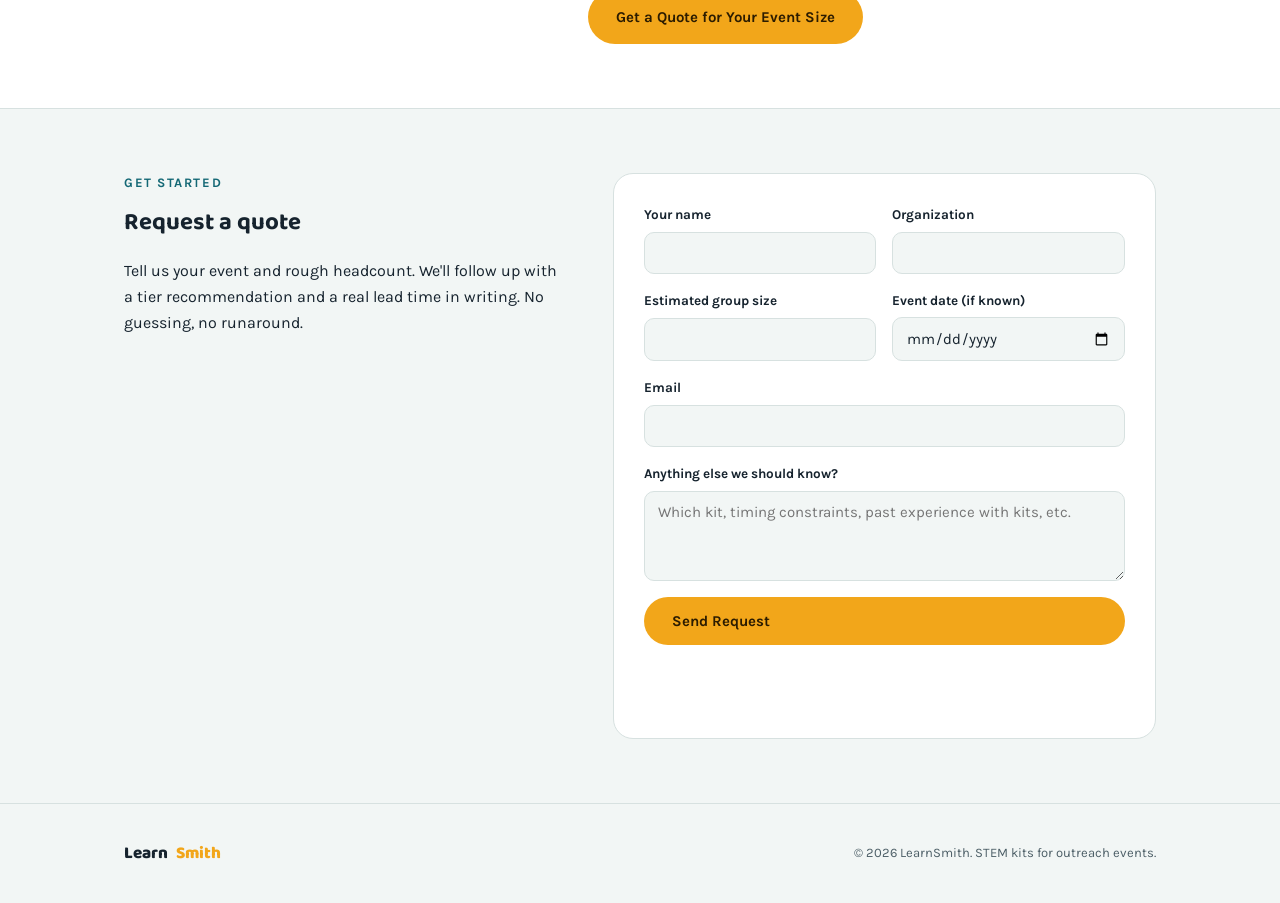
==== commit b5e6341a: "Fix Problem section: attribution risk and emoji rule-of-three Card 2's heading "Someone's Sunday aft" ====
--- a/index.html
+++ b/index.html
@@ -55,17 +55,17 @@
       </div>
       <div class="problem-grid">
         <div class="problem-card">
-          <span class="glyph">📦</span>
+          <span class="index">01</span>
           <h3>Classroom math, community problem</h3>
           <p>Most kits are priced and portioned for 20-25 kids. A 100-kid outreach event needs a completely different unit economics problem than five classroom orders stapled together.</p>
         </div>
         <div class="problem-card">
-          <span class="glyph">🕓</span>
-          <h3>Someone's Sunday afternoon</h3>
-          <p>Without a vendor built for scale, kitting the materials usually falls to volunteers or staff, by hand, the week of the event, every single time.</p>
+          <span class="index">02</span>
+          <h3>The volunteer tax</h3>
+          <p>Without a vendor built for scale, kitting the materials falls to whoever's left holding the bag, by hand, the week of the event. Every time.</p>
         </div>
         <div class="problem-card">
-          <span class="glyph">❓</span>
+          <span class="index">03</span>
           <h3>No real lead time</h3>
           <p>Custom orders from general craft or hobby suppliers rarely come with a straight answer on when materials will actually show up.</p>
         </div>
--- a/style.css
+++ b/style.css
@@ -208,9 +208,13 @@
   border-radius: 18px;
   padding: 26px;
 }
-.problem-card .glyph {
-  font-size: 28px;
-  margin-bottom: 14px;
+.problem-card .index {
+  font-family: var(--font-display);
+  font-weight: 800;
+  font-size: 30px;
+  color: var(--accent);
+  opacity: 0.8;
+  margin-bottom: 10px;
   display: block;
 }
 .problem-card h3 { font-size: 19px; margin-bottom: 8px; }
